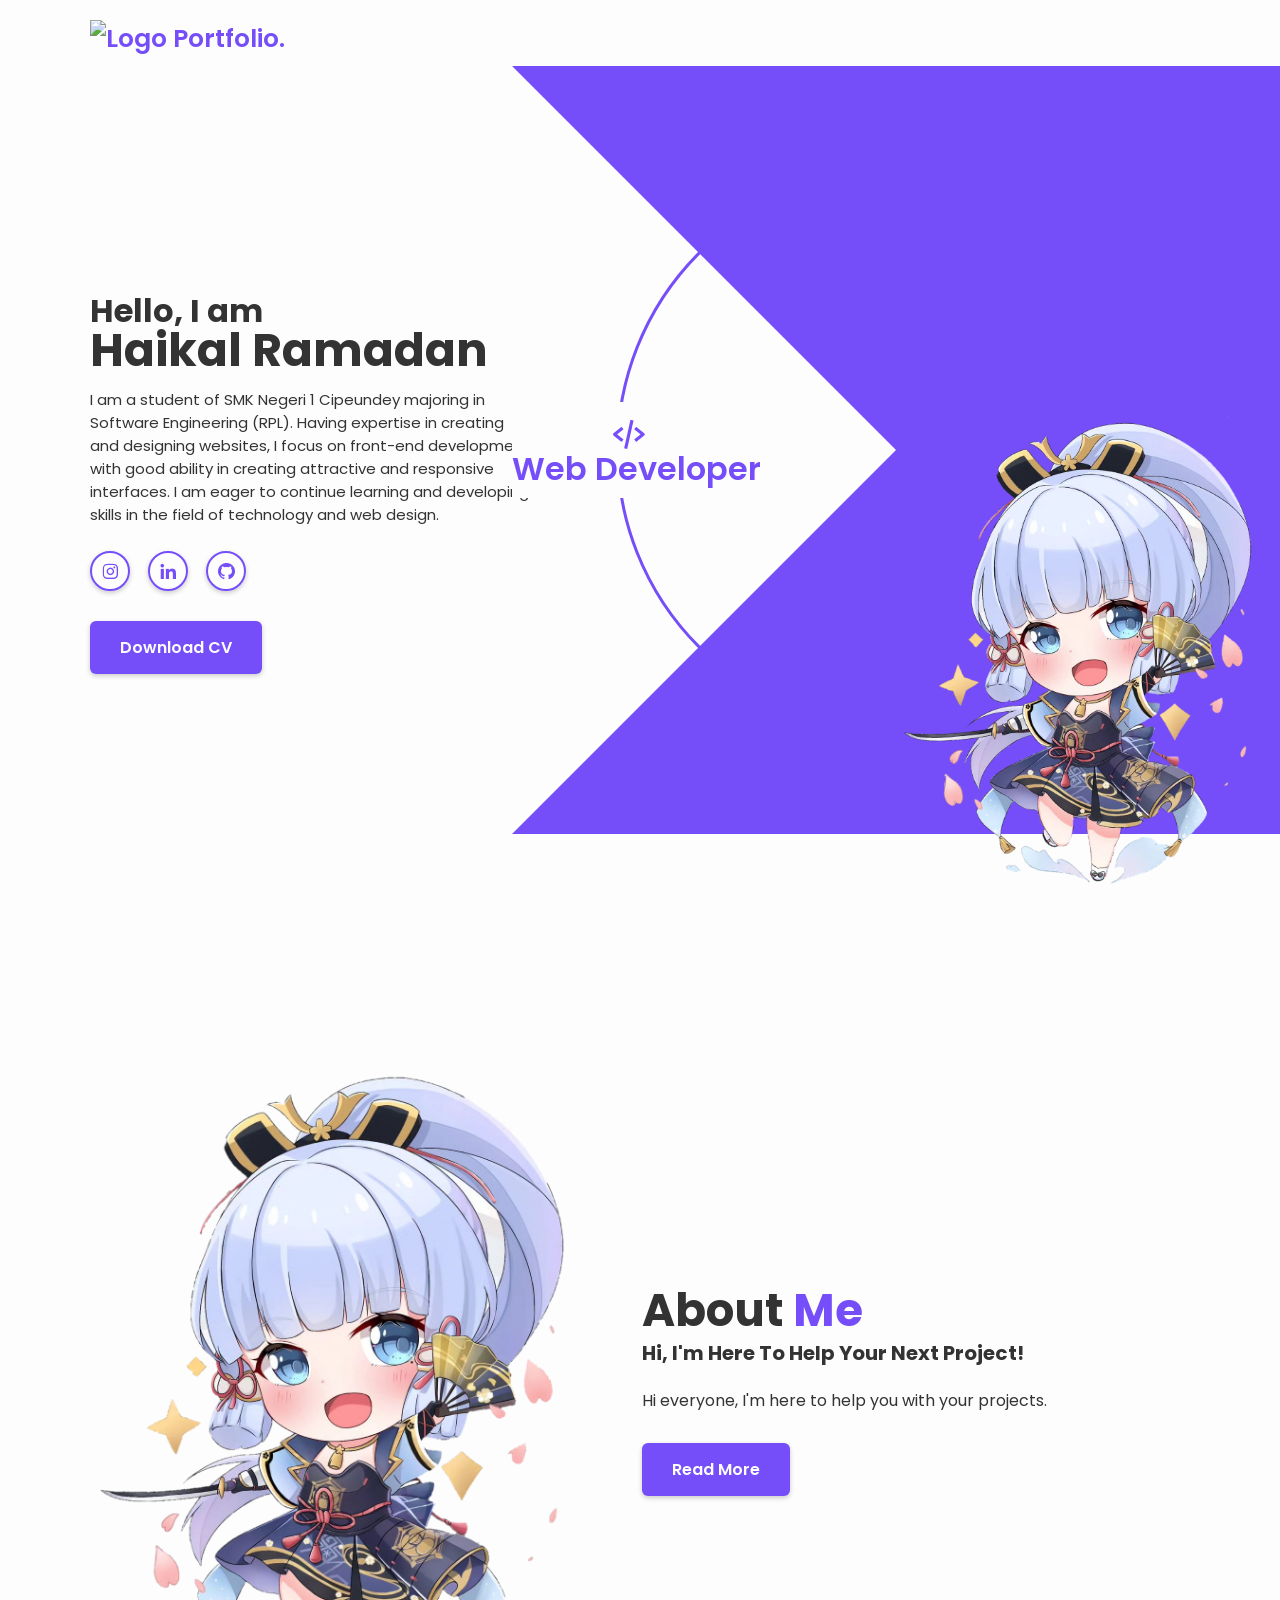
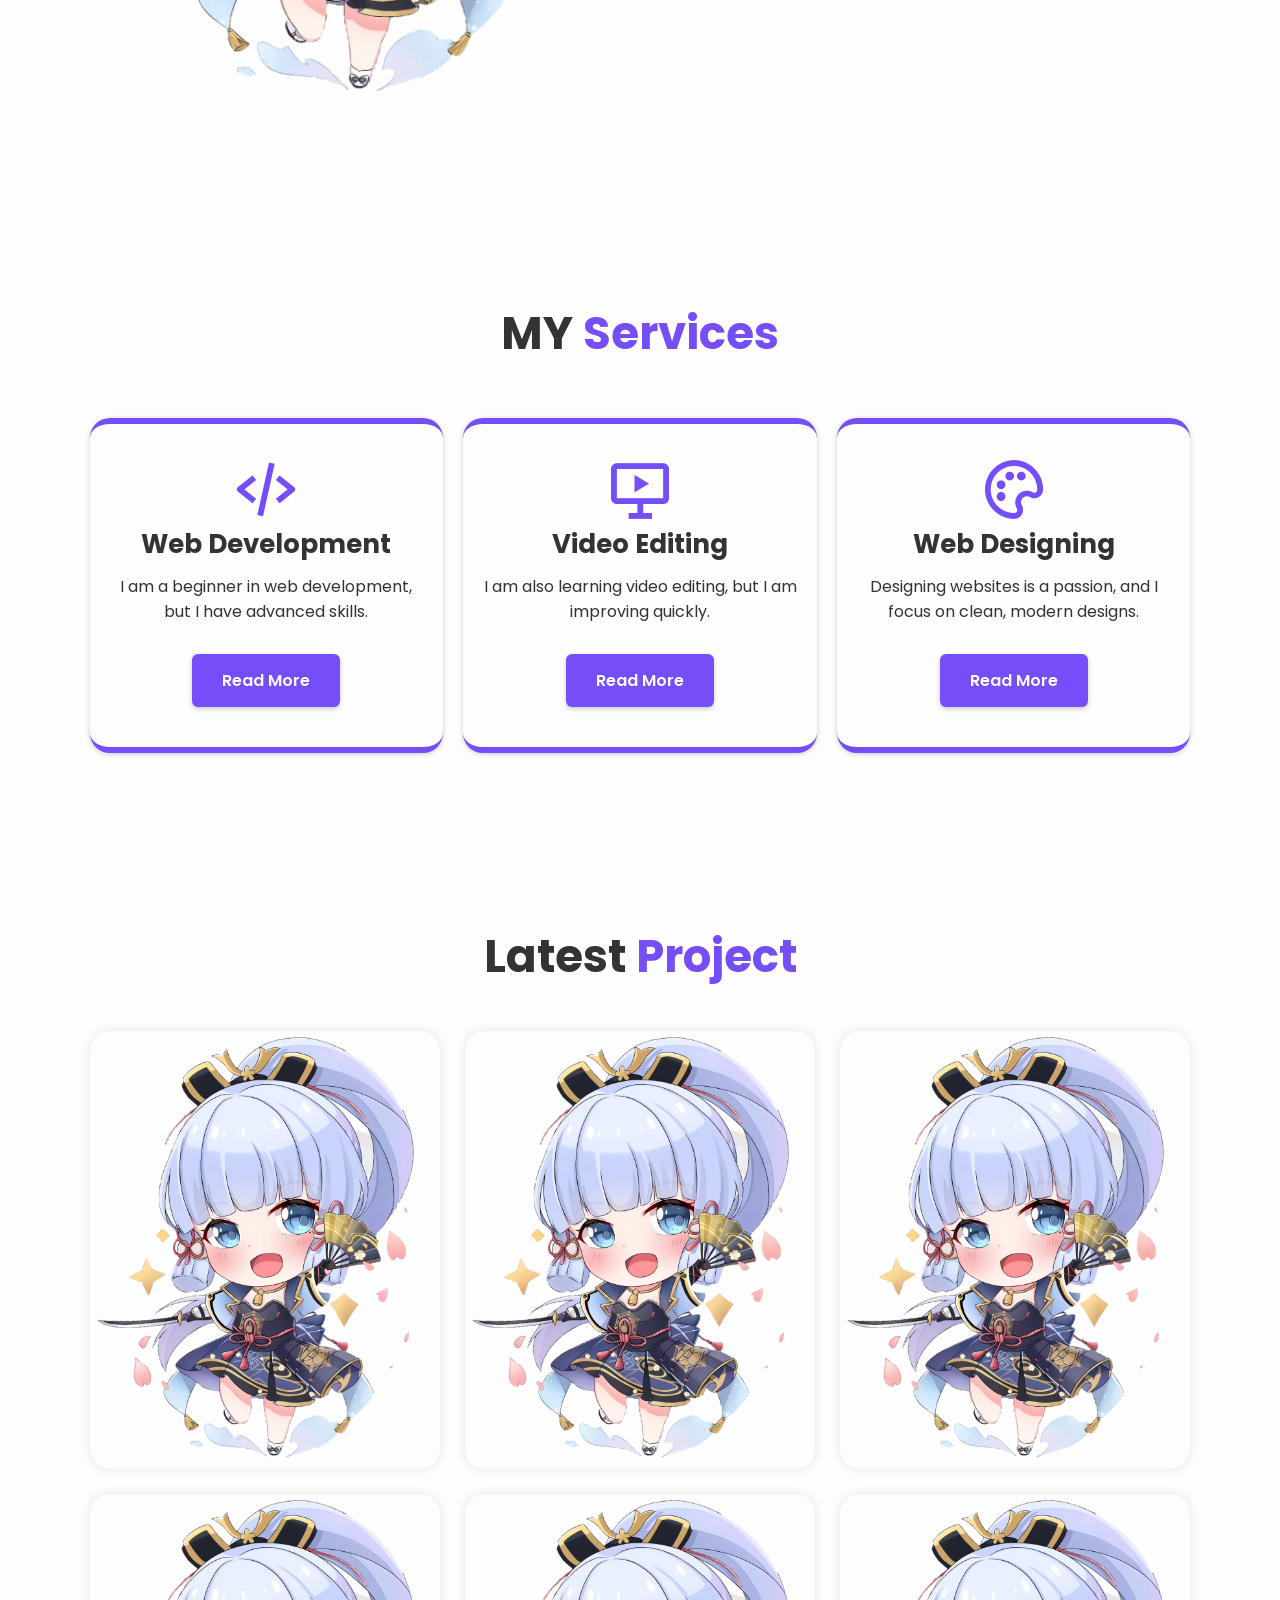
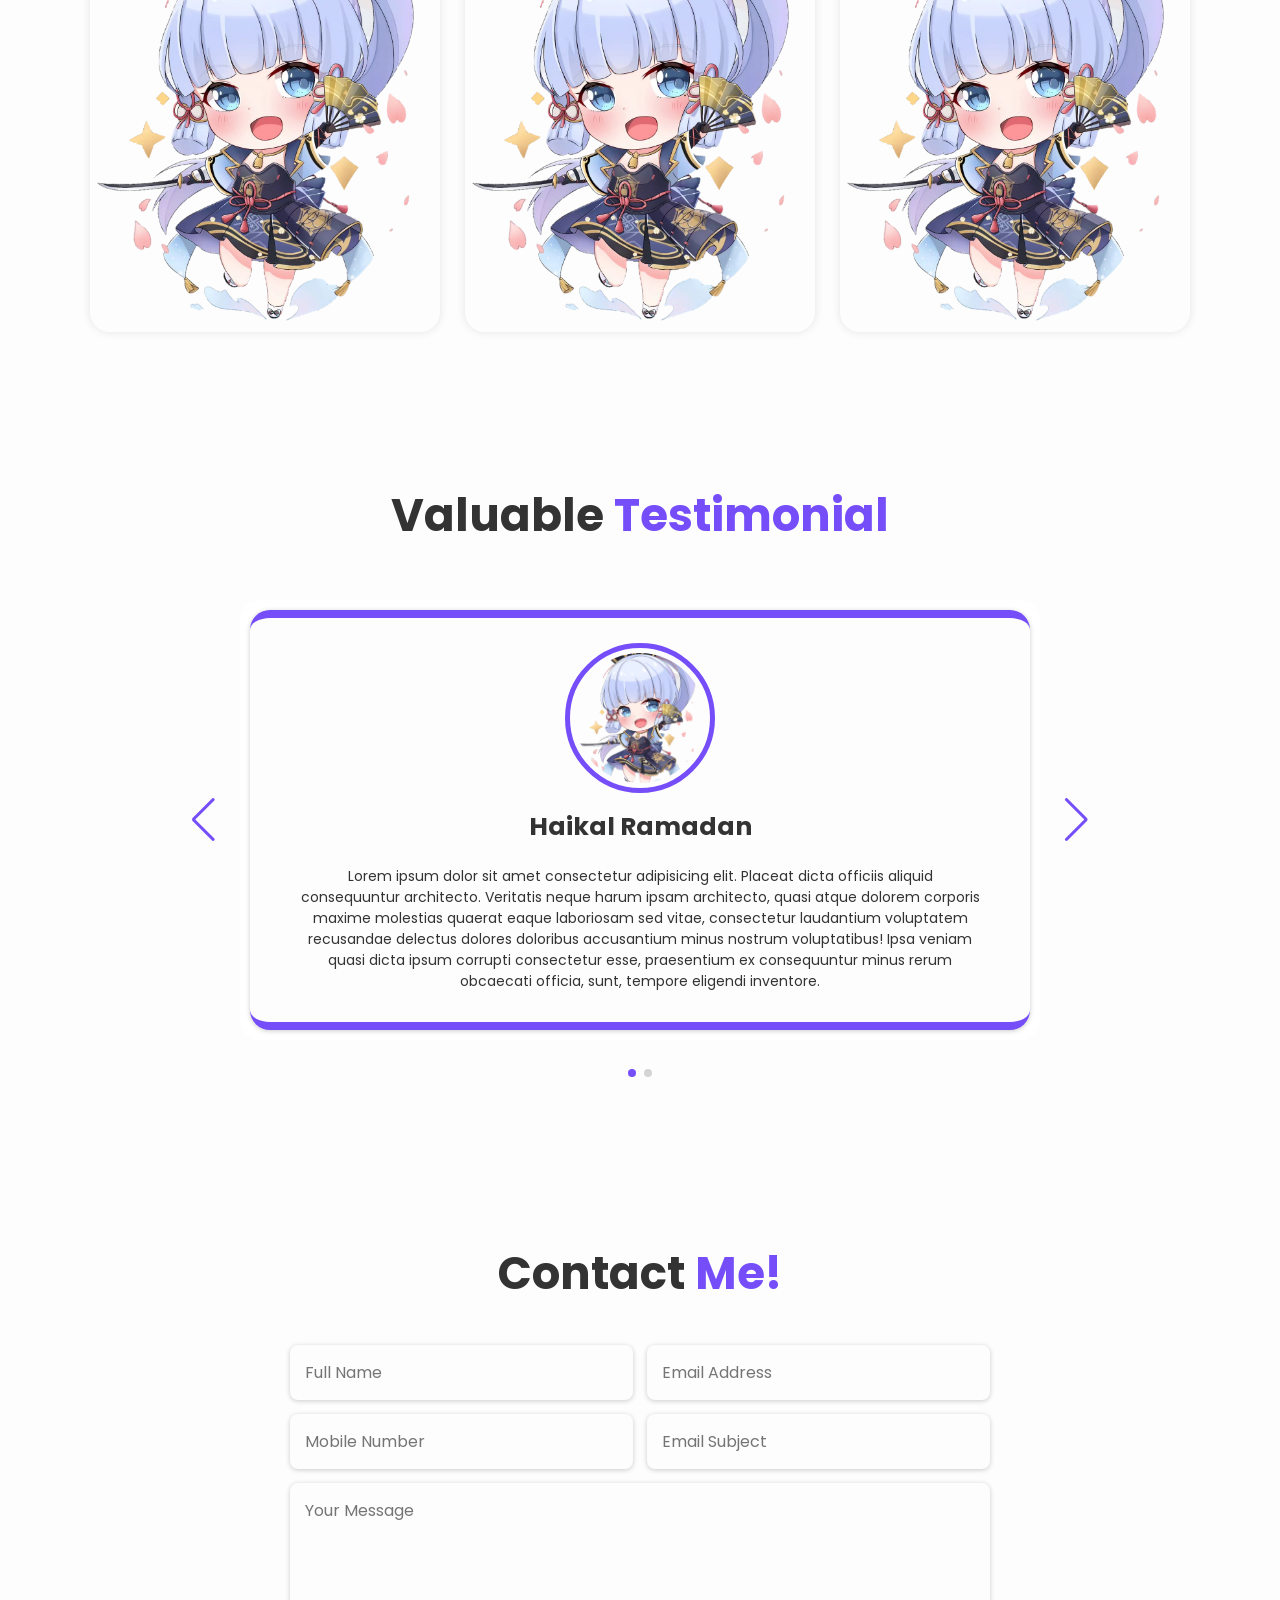
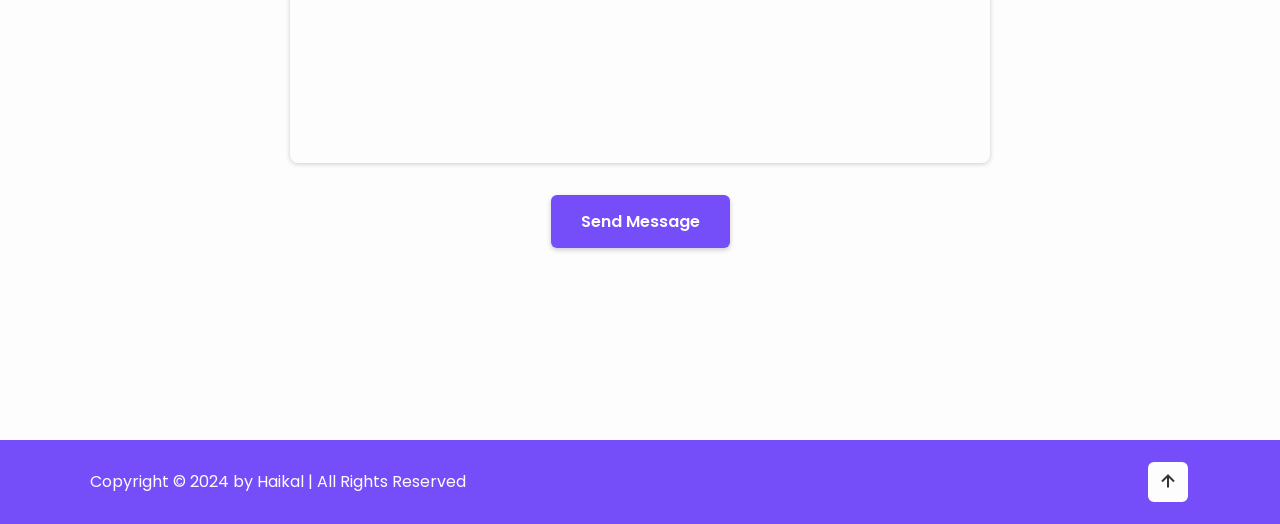
==== index.html @ 1c3450fa "Update Contact" ====
<!DOCTYPE html>
<html lang="en">

<head>
    <meta charset="UTF-8">
    <meta http-equiv="X-UA-Compatible" content="IE=edge">
    <meta name="viewport" content="width=device-width, initial-scale=1.0">
    <link href='https://unpkg.com/boxicons@2.1.4/css/boxicons.min.css' rel='stylesheet'>
    <link rel="icon" type="image/png" href="/img/icone.png">
    <link rel="stylesheet" href="style.css">
    <title>Portfolio</title>
    <link rel="stylesheet"href="https://cdn.jsdelivr.net/npm/swiper@11/swiper-bundle.min.css"/> 
</head>

<body>
    <header class="header">
        <a href="#" class="logo">
            <img src="/img/icone.png" alt="Logo" style="height: 35px; width: 35px;">
            Portfolio.
        </a>
        <nav class="navbar">
            <a href="#home" class="active">Home</a>
            <a href="#about">About</a>
            <a href="#services">Services</a>
            <a href="#portfolio">Portfolio</a>
            <a href="#contact">Contact</a>
        </nav>

        <div class="bx bx-moon" id="darkMode-icon"></div>

        <div class="bx box-menu" id=""></div>
    </header>

    <section class="home" id="home">
        <div class="home-content">
            <h3>Hello, I am</h3>
            <h1>Haikal Ramadan</h1>
            <p>I am a student of SMK Negeri 1 Cipeundey majoring in Software Engineering (RPL). Having expertise in creating and designing websites, I focus on front-end development with good ability in creating attractive and responsive interfaces. I am eager to continue learning and developing skills in the field of technology and web design.
            </p>

            <div class="sosial-media">
                <a href="https://www.instagram.com/nebulabluee/profilecard/?igsh=MWRoZ2FkMjFxeTJkMw=="><i
                        class='bx bxl-instagram'></i></a>
                <a href="https://www.linkedin.com/in/haikal-ramadan-17bb57326/"><i class='bx bxl-linkedin'></i></a>
                <a href="https://github.com/lyxkall/lyxkall.github.io.git"><i class='bx bxl-github'></i></a>
            </div>
            <a href="#" class="btn">Download CV</a>
        </div>

        <div class="profession-container">
            <div class="profession-box">
                <div class="profession" style="--i:0;">
                    <i class='bx bx-code-alt'></i>
                    <h3>Web Developer</h3>
                </div>
                <div class="profession" style="--i:1;">
                    <i class='bx bx-slideshow'></i>
                    <h3>Video Editor</h3>
                </div>
                <div class="profession" style="--i:2;">
                    <i class='bx bx-palette'></i>
                    <h3>Web Designer</h3>
                </div>
                <div class="profession" style="--i:3;">
                    <svg xmlns="http://www.w3.org/2000/svg" viewBox="0 0 24 24" width="48" height="48"
                        fill="currentColor">
                        <path
                            d="M6 15a2 2 0 1 1 0-4 2 2 0 0 1 0 4Zm12-2a2 2 0 1 0 0-4 2 2 0 0 0 0 4ZM9 11H7v2h2v2h2v-2h2v-2h-2V9H9v2Zm9.5 4H17l-.43 1.45a1.5 1.5 0 0 1-1.42 1.05h-6.3a1.5 1.5 0 0 1-1.42-1.05L7 15h-1.5a4.5 4.5 0 0 0 0 9h12a4.5 4.5 0 0 0 0-9Zm-6.5 6a1.5 1.5 0 1 1 0-3 1.5 1.5 0 0 1 0 3Z" />
                    </svg>
                    <h3>Game Developer</h3>
                </div>

                <div class="circle"></div>
            </div>

            <div class="overlay"></div>
        </div>

        <div class="home-img">
            <img src="/img/img.png" alt="">
        </div>
    </section>

    <section class="about" id="about">
        <div class="about-img">
             <img src="/img/img.png" alt="">
        </div>

        <div class="about-content">
            <h2 class="heading">About <span>Me</span></h2>
            <h3>Hi, I'm Here To Help Your Next Project!</h3>
            <p>Hi everyone, I'm here to help you with your projects.</p>
            <a href="#" class="btn">Read More</a>
        </div>
    </section>

    <section class="services" id="services">
        <h2 class="heading">MY <span>Services</span></h2>

        <div class="services-container">
            <div class="services-box">
                <i class='bx bx-code-alt'></i>
                <h3>Web Development</h3>
                <p>I am a beginner in web development, but I have advanced skills.</p>
                <a href="#" class="btn">Read More</a>
            </div>
            <div class="services-box">
                <i class='bx bx-slideshow'></i>
                <h3>Video Editing</h3>
                <p>I am also learning video editing, but I am improving quickly.</p>
                <a href="#" class="btn">Read More</a>
            </div>
            <div class="services-box">
                <i class='bx bx-palette'></i>
                <h3>Web Designing</h3>
                <p>Designing websites is a passion, and I focus on clean, modern designs.</p>
                <a href="#" class="btn">Read More</a>
            </div>
        </div>
    </section>

    <section class="portfolio" id="portfolio">
        <h2 class="heading">Latest <span>Project</span></h2>

        <div class="portfolio-container">
            <div class="portfolio-box">
                <img src="/img/img.png" alt="">

                <div class="portfolio-layer">
                    <h4>Web Design</h4>
                    <p>Lorem input dolor sit amet consectetur adipisicing elit. similique, inpsam
                        est.</p>
                    <a href="#"><i class="bx bx-link-external"></i></a>
                </div>
            </div>
                <div class="portfolio-box">
                    <img src="/img/img.png" alt="">

                    <div class="portfolio-layer">
                        <h4>Web Design</h4>
                        <p>Lorem input dolor sit amet consectetur adipisicing elit. similique, inpsam
                            est.</p>
                        <a href="#"><i class="bx bx-link-external"></i></a>
                    </div>
                </div>
                    <div class="portfolio-box">
                        <img src="/img/img.png" alt="">
    
                        <div class="portfolio-layer">
                            <h4>Web Design</h4>
                            <p>Lorem input dolor sit amet consectetur adipisicing elit. similique, inpsam
                                est.</p>
                            <a href="#"><i class="bx bx-link-external"></i></a>
                        </div>
                    </div> 
                    <div class="portfolio-box">
                        <img src="/img/img.png" alt="">
    
                        <div class="portfolio-layer">
                            <h4>Web Design</h4>
                            <p>Lorem input dolor sit amet consectetur adipisicing elit. similique, inpsam
                                est.</p>
                            <a href="#"><i class="bx bx-link-external"></i></a>
                        </div>
                    </div>
                    <div class="portfolio-box">
                        <img src="/img/img.png" alt="">
    
                        <div class="portfolio-layer">
                            <h4>Web Design</h4>
                            <p>Lorem input dolor sit amet consectetur adipisicing elit. similique, inpsam
                                est.</p>
                            <a href="#"><i class="bx bx-link-external"></i></a>
                        </div>
                    </div>
                    <div class="portfolio-box">
                        <img src="/img/img.png" alt="">
    
                        <div class="portfolio-layer">
                            <h4>Web Design</h4>
                            <p>Lorem input dolor sit amet consectetur adipisicing elit. similique, inpsam
                                est.</p>
                            <a href="#"><i class="bx bx-link-external"></i></a>
                        </div>
                    </div> 
            </div>
    </section>

    <div class="testimonial-container">
        <h2 class="heading">Valuable <span>Testimonial</span></h2>

        <div class="testimonial-wrapper">
            <div class="testimonial-box mySwiper">
                <div class="testimonial-content swiper-wrapper">
                    <div class="testimonial-slide swiper-slide">
                        <img src="/img/img.png" alt="">
                        <h3>Haikal Ramadan</h3>
                        <p>Lorem ipsum dolor sit amet consectetur adipisicing elit. Placeat dicta officiis aliquid consequuntur architecto. Veritatis neque harum ipsam architecto, quasi atque dolorem corporis maxime molestias quaerat eaque laboriosam sed vitae, consectetur laudantium voluptatem recusandae delectus dolores doloribus accusantium minus nostrum voluptatibus! Ipsa veniam quasi dicta ipsum corrupti consectetur esse, praesentium ex consequuntur minus rerum obcaecati officia, sunt, tempore eligendi inventore.</p>
                    </div>
                    <div class="testimonial-slide swiper-slide">
                        <img src="/img/img.png" alt="">
                        <h3>Nebulabluee</h3>
                        <p>Lorem ipsum dolor sit amet consectetur adipisicing elit. Placeat dicta officiis aliquid consequuntur architecto. Veritatis neque harum ipsam architecto, quasi atque dolorem corporis maxime molestias quaerat eaque laboriosam sed vitae, consectetur laudantium voluptatem recusandae delectus dolores doloribus accusantium minus nostrum voluptatibus! Ipsa veniam quasi dicta ipsum corrupti consectetur esse, praesentium ex consequuntur minus rerum obcaecati officia, sunt, tempore eligendi inventore.</p>
                    </div>
                </div>
                <div class="swiper-button-next"></div>
                <div class="swiper-button-prev"></div>
                <div class="swiper-pagination"></div>
            </div>
        </div>
    </div>

    <section class="contact" id="contact">
        <h2 class="heading">Contact <span>Me!</span></h2>

        <form action="#">
            <div class="input-box">
                <input type="text" placeholder="Full Name">
                <input type="email" placeholder="Email Address">
            </div>
            <div class="input-box">
                <input type="number" placeholder="Mobile Number">
                <input type="text" placeholder="Email Subject">
            </div>
            <textarea name="" cols="30" rows="10" placeholder="Your Message"></textarea>
            <input type="submit" value="Send Message" class="btn">
        </form>
    </section>

    <footer class="footer">
        <div class="footer-text">
            <p>Copyright &copy; 2024 by Haikal | All Rights Reserved</p>
        </div>

        <div class="footer-iconTop">
            <a href="#home"><i class='bx bx-up-arrow-alt'></i></a>
        </div>
    </footer>

    <script src="https://cdn.jsdelivr.net/npm/swiper@11/swiper-bundle.min.js"></script>
    
    <script src="script.js"></script>
<body>

</html>
---- style.css ----
@import url('https://fonts.googleapis.com/css2?family=Poppins:wght@300;400;500;600;700;800;900&display=swap');

* {
    margin: 0;
    padding: 0;
    box-sizing: border-box;
    text-decoration: none;
    border: none;
    outline: none;
    scroll-behavior: smooth;
    font-family: 'Poppins', sans-serif;
}

:root {
    --bg-color: #fdfdfd;
    --text-color: #333;
    --main-color: #754ef9;
    --white-color: #fdfdfd;
    --shadow-color: rgba(0, 0, 0, .2);
}

html {
    font-size: 62.5%;
    overflow-x: hidden;
    
}

body {
    background: var(--bg-color);
    color: var(--text-color);
}

.header {
    position: fixed;
    top: 0;
    left: 0;
    width: 100%;
    padding: 2rem 7%;
    background: transparent;
    display: flex;
    align-items: center;
    z-index: 100;
    transition: .5s;
}


.header.sticky {
    background: var(--bg-color);
    box-shadow: 0 .1rem 1rem var(--shadow-color);
}

.logo {
    font-size: 2.5rem;
    color: var(--main-color);
    font-weight: 600;
    cursor: default;
    margin-right: auto;
}

.navbar a {
    position: relative;
    font-size: 1.7rem;
    color: var(--white-color);
    font-weight: 500;
    margin-right: 3.5rem;
}

.header.sticky .navbar a {
    color: var(--text-color);
}

.header.sticky .navbar a.active {
    color: var(--main-color);
}

.header.sticky .navbar a::before {
    background: var(--main-color);
    opacity: .7;
}

.navbar a.active::before {
    content: '';
    position: absolute;
    left: 0;
    bottom: -6px;
    width: 100%;
    height: .2rem;
    background: var(--white-color);
}

.header.sticky .navbar a::before {
    background: var(--main-color);
    opacity: .7;
}

#darkMode-icon {
    font-size: 2.4rem;
    color: var(--white-color);
    cursor: pointer;
}

.header.sticky #darkMode-icon {
    color: var(--text-color);
    opacity: .9;
}

#menu-icon {
    font-size: 3.6rem;
    color: var(--text-color);
    display: none;
}

section {
    min-height: 100vh;
    padding: 10rem 7% 2rem;
}

.home {
    display: flex;
    align-items: center;
}

.home .home-content {
    max-width: 44rem;
}

.home-content h3 {
    font-size: 3.2rem;
    font-weight: 700;
    line-height: .3;
}

.home-content h1 {
    font-size: 4.6rem;
    font-weight: 700;
    margin-bottom: .3rem;
}

.home-content p {
    font-size: 1.5rem;
}

.home-content .sosial-media a {
    display: inline-flex;
    justify-content: center;
    align-items: center;
    width: 4rem;
    height: 4rem;
    background: transparent;
    border: .2rem solid var(--main-color);
    border-radius: 50%;
    box-shadow: 0 .2rem .5rem var(--shadow-color);
    font-size: 2rem;
    color: var(--main-color);
    margin: 2.5rem 1.5rem 3rem 0;
    transition: .5s ease;
}

.home-content .sosial-media a:hover {
    background: var(--main-color);
    color: var(--white-color);
}

.btn {
    display: inline-block;
    padding: 1.2rem 2.8rem;
    background: var(--main-color);
    border-radius: .6rem;
    box-shadow: 0 .2rem .5rem var(--shadow-color);
    font-size: 1.6rem;
    color: var(--white-color);
    font-weight: 600;
    border: .2rem solid transparent;
    transition: .5s ease;
}

.btn:hover {
    background: transparent;
    color: var(--main-color);
    border-color: var(--main-color);
}

.home .profession-container {
    position: absolute;
    top: 50%;
    right: 0;
    transform: translateY(-50%);
    width: 768px;
    height: 768px;
    overflow: hidden;
    pointer-events: none;
}

.home .profession-container .profession-box {
    position: absolute;
    top: 0;
    right: 0;
    width: 768px;
    height: 768px;
    border-radius: 50%;
    display: flex;
    justify-content: center;
    align-items: center;
}

.home .profession-box .profession {
    position: absolute;
    left: 0;
    display: flex;
    align-items: center;
    flex-direction: column;
    color: var(--main-color);
    transform: rotate(calc(360deg / 4 * var(--i)));
    transform-origin: 384px;
    background: var(--bg-color);
    padding: 13px 0;
}

.home .profession-box .profession:nth-child(1) i {
    margin-right: 15px;
}

.home .profession-box .profession:nth-child(2),
.home .profession-box .profession:nth-child(4) {
    padding-bottom: 3.8rem;
}

.home .profession i {
    font-size: 3.8rem;
}

.home .profession h3 {
    font-size: 3.2rem;
    line-height: 1;
    font-weight: 600;
}

.home .profession-box .circle {
    width: 560px;
    height: 560px;
    border: 3px solid var(--main-color);
    border-radius: 50%;
}

.home .profession-container .overlay {
    position: absolute;
    top: 0;
    right: 0;
    width: 0;
    height: 0;
    border-top: 384px solid var(--main-color);
    border-right: 384px solid var(--main-color);
    border-bottom: 384px solid var(--main-color);
    border-left: 384px solid transparent;
}

.home-img img {
    position: absolute;
    bottom: 1mm;
    right: 0;
    width: 30vw;
    pointer-events: none;
}

span {
    color: var(--main-color);
}

.about {
    display: flex;
    justify-self: center;
    align-items: center;
    gap: 4rem;
}

.about-img img {
    width: 40vw;
}

.heading {
    font-size: 4.5rem;
    text-align: center;
}

.about-content h2 {
    text-align: left;
    line-height: 1.2;
}

.about-content h3 {
    font-size: 2rem;
}

.about-content p {
    font-size: 1.6rem;
    margin: 2rem 0 3rem;
}

.services {
    min-height: auto;
    padding-bottom: 7rem;
}

.services h2 {
    margin-bottom: 5rem;
}

.services .services-container {
    display: flex;
    justify-content: center;
    align-items: center;
    flex-wrap: wrap;
    gap: 2rem;
}

.services-container .services-box {
    flex: 1 1 30rem;
    background: var(--bg-color);
    padding: 3rem 2rem 4rem;
    border-radius: 2rem;
    box-shadow: 0 .1rem .5rem var(--shadow-color);
    text-align: center;
    border-top: .6rem solid var(--main-color);
    border-bottom: .6rem solid var(--main-color);
    transition: .5s ease;
}

.services-container .services-box:hover {
    box-shadow: 0 .1rem 2rem var(--shadow-color);
    transform: scale(1.02);
    
}

.services-box i {
    font-size: 7rem;
    color: var(--main-color);
}

.services-box h3 {
    font-size: 2.6rem;
    transition: .5s ease;
}

.services-box:hover h3 {
    color: var(--main-color);
}

.services-box p {
    font-size: 1.6rem;
    margin: 1rem 0 3rem;
}

.portfolio {
    padding-bottom: 10rem;
}

.portfolio h2 {
    margin-bottom: 4rem;
}

.portfolio .portfolio-container {
    display: grid;
    grid-template-columns: repeat(3, 1fr);
    align-items: center;
    gap: 2.5rem;
}

.portfolio-container .portfolio-box {
    position: relative;
    display: flex;
    border-radius: 2rem;
    box-shadow: 0 0 1rem rgba(0, 0, 0, .1);
    overflow: hidden;
}

.portfolio-box img {
    width: 100%;
    transition: .5s ease;
}

.portfolio-box:hover img {
    transform: scale(1.1);
}

.portfolio-box .portfolio-layer {
    position: absolute;
    bottom: 0;
    left: 0;
    width: 100%;
    height: 100%;
    background: linear-gradient(rgba(0, 0, 0, .1), var(--main-color));
    color: var(--white-color);
    display: flex;
    justify-content: center;
    align-items: center;
    flex-direction: column;
    text-align: center;
    padding: 0 4rem;
    opacity: 0;
    transition: .5s ease;
}

.portfolio-box:hover .portfolio-layer {
    opacity: 1;
}

.portfolio-layer h4 {
    font-size: 3rem;
}

.portfolio-layer p {
    font-size: 1.6rem;
    margin: .3rem 0 1rem;
}

.portfolio-layer a {
    display: inline-flex;
    justify-content: center;
    align-items: center;
    width: 5rem;
    height: 5rem;
    background: var(--white-color);
    border-radius: 50%;
}

.portfolio-layer a i {
    font-size: 2rem;
    color: #333;
}

.testimonial-container {
    display: flex;
    align-items: center;
    flex-direction: column;
    width: 100%;
    padding: 5rem 1rem;
}

.testimonial-container .testimonial-wrapper {
    position: relative;
    max-width: 90rem;
    width: 100%;
    padding: 5rem;
}

.testimonial-wrapper .testimonial-box {
    background: rgb(255, 255, 255);
    padding: 1rem;
    border-radius: 2rem;
    overflow: hidden;
}

.testimonial-container .testimonial-slide {
    display: flex;
    align-items: center;
    flex-direction: column;
    background: var(--bg-color);
    border-radius: 2rem;
    box-shadow: 0 .1rem .5rem var(--shadow-color);
    padding: 3rem 5rem;
    border-top: .8rem solid var(--main-color);
    border-bottom: .8rem solid var(--main-color);
}

.testimonial-slide img {
    width: 14rem;
    height: 14rem;
    object-fit: cover;
    border-radius: 50%;
    border: .5rem solid var(--bg-color);
    outline: .5rem solid var(--main-color);
}

.testimonial-slide h3 {
    font-size: 2.5rem;
    margin: 2rem 0;
}

.testimonial-slide p {
    font-size: 1.4rem;
    text-align: center;
}

.testimonial-box .swiper-button-next,
.testimonial-box .swiper-button-prev {
    color: var(--main-color);
}

.testimonial-box .swiper-button-next {
    right: 0;
}

.testimonial-box .swiper-button-prev {
    left: 0;
}

.testimonial-box .swiper-pagination-bullet {
    background: rgba(0, 0, 0, .8);
}

.testimonial-box .swiper-pagination-bullet-active {
    background: var(--main-color);
}

.contact h2 {
    margin-bottom: 3rem;
}

.contact form {
    max-width: 70rem;
    margin: 1rem auto;
    text-align: center;
    margin-bottom: 3rem;
}

.contact form .input-box {
    display: flex;
    justify-content: space-between;
    flex-wrap: wrap;
}

.contact form .input-box input,
.contact form textarea {
    width: 100%;
    padding: 1.5rem;
    font-size: 1.6rem;
    color: var(--text-color);
    background: var(--bg-color);
    border-radius: .8rem;
    margin: .7rem 0;
    box-shadow: 0 .1rem .5rem var(--shadow-color);
}

.contact form .input-box input {
    width: 49%;
}

.contact form textarea {
    resize: none;
}

.contact form .btn {
    margin-top: 2rem;
    cursor: pointer;
}

.footer {
    display: flex;
    justify-content: space-between;
    align-items: center;
    flex-wrap: wrap;
    padding: 2rem 7%;
    background: var(--main-color);
}

.footer-text p {
    font-size: 1.6rem;
    color: var(--white-color);
}

.footer-iconTop a {
    display: inline-flex;
    justify-content: center;
    align-items: center;
    padding: .8rem;
    background: var(--white-color);
    border-radius: .8rem;
    border: .2rem solid var(--main-color);
    outline: .2rem solid transparent;
    transition: .5s ease;
}

.footer-iconTop a:hover {
    outline-color: var(--white-color);
}

.footer-iconTop a i {
    font-size: 2.4rem;
    color: #333;
}

/* BREAKPOINT */
@media (max-width: 1200px) {
    html{
        font-size: 55%;
    }

    .home .profession-container {
        height: 85.8rem;
    }

    .home .profession-container .profession-box {
        right: -12rem;
        height: 85.8rem;
    }

    .home .profession-container .overlay {
        right: -9rem;
    }
}

@media (max-width: 1024px) {
    .header {
        padding: 2rem 3%;
    }

    section {
        padding: 10rem 3% 2rem;
    }

    .home .profession-container .profession-box {
        right: -22rem;
    }

    .home .profession-container .overlay {
        right: -15rem;
    }
}

@media (max-width: 991px) {
    .home .home-content {
        max-width: 50rem;
    }

    .home .profession-container .profession-box {
        right: -45rem;
    }

    .home .profession-container .overlay {
        right: -39.5rem;
    }

    .home-img img {
        display: none;
    }
}
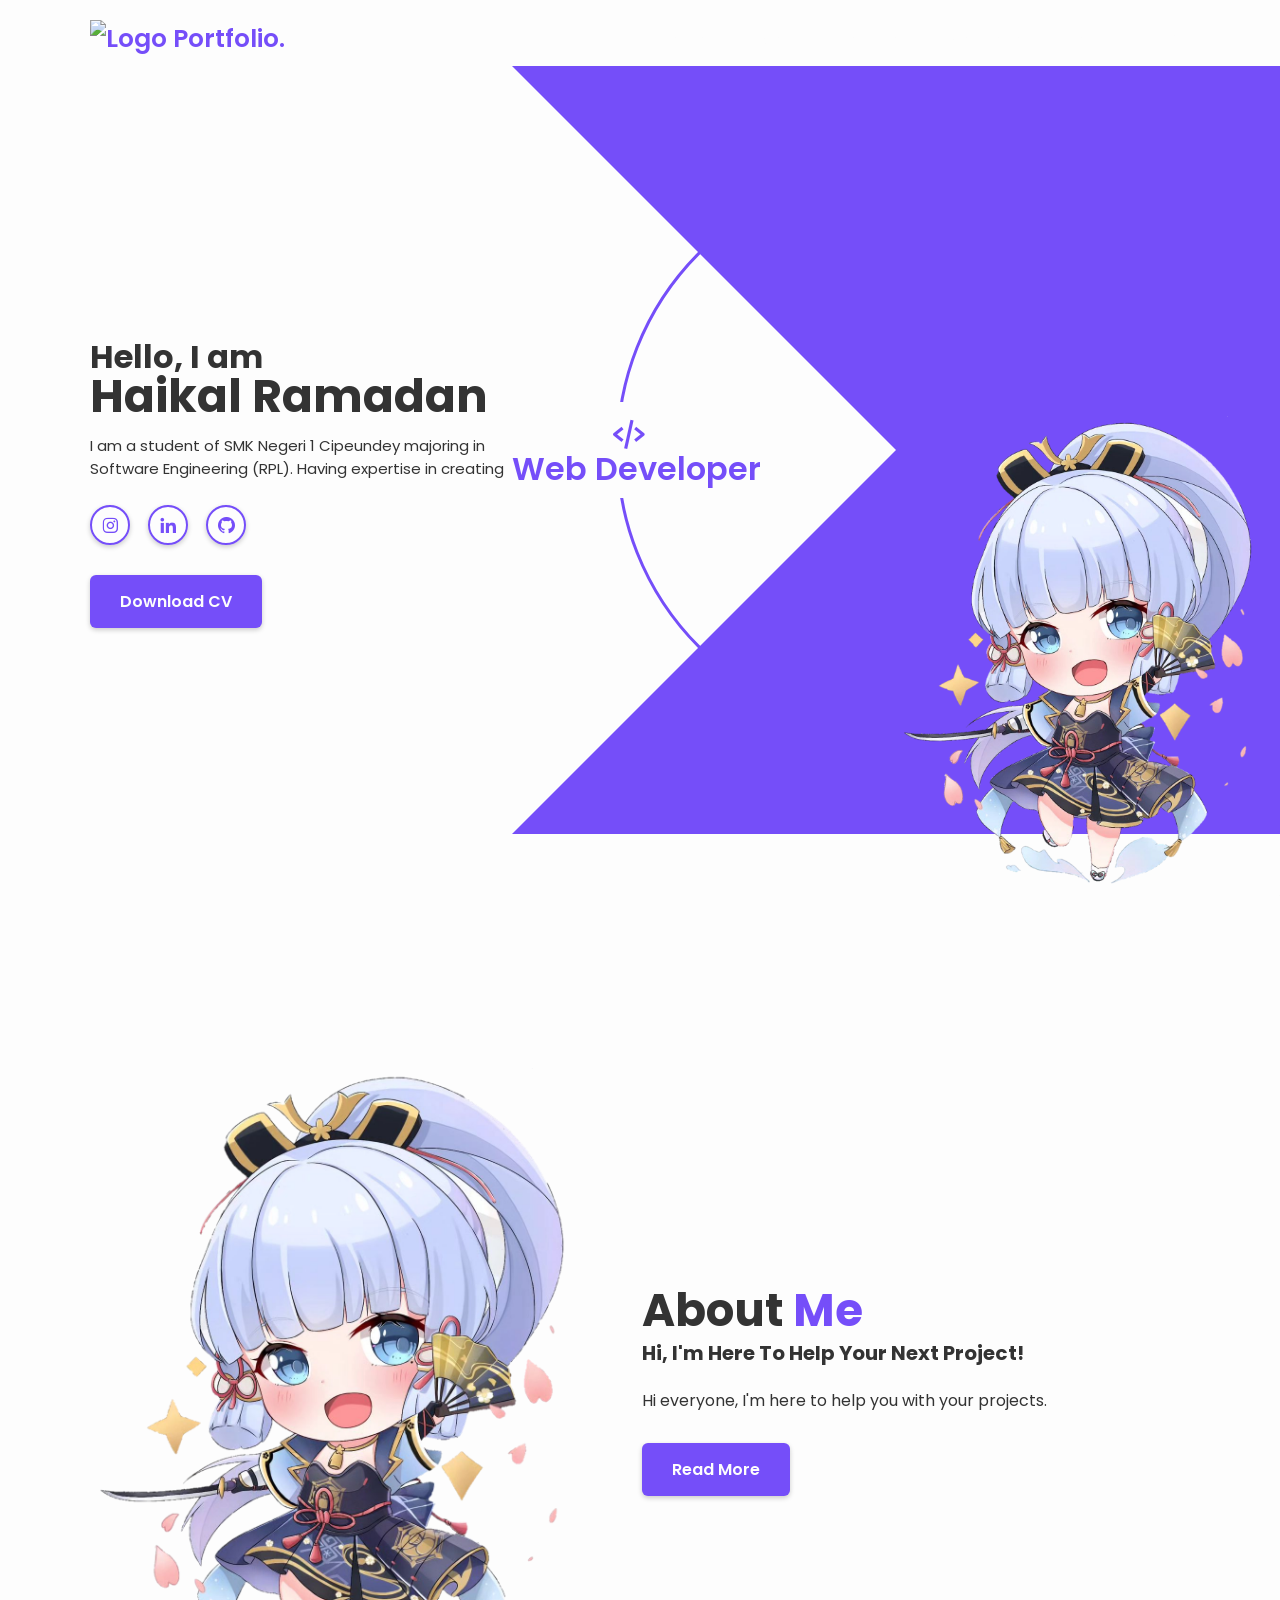
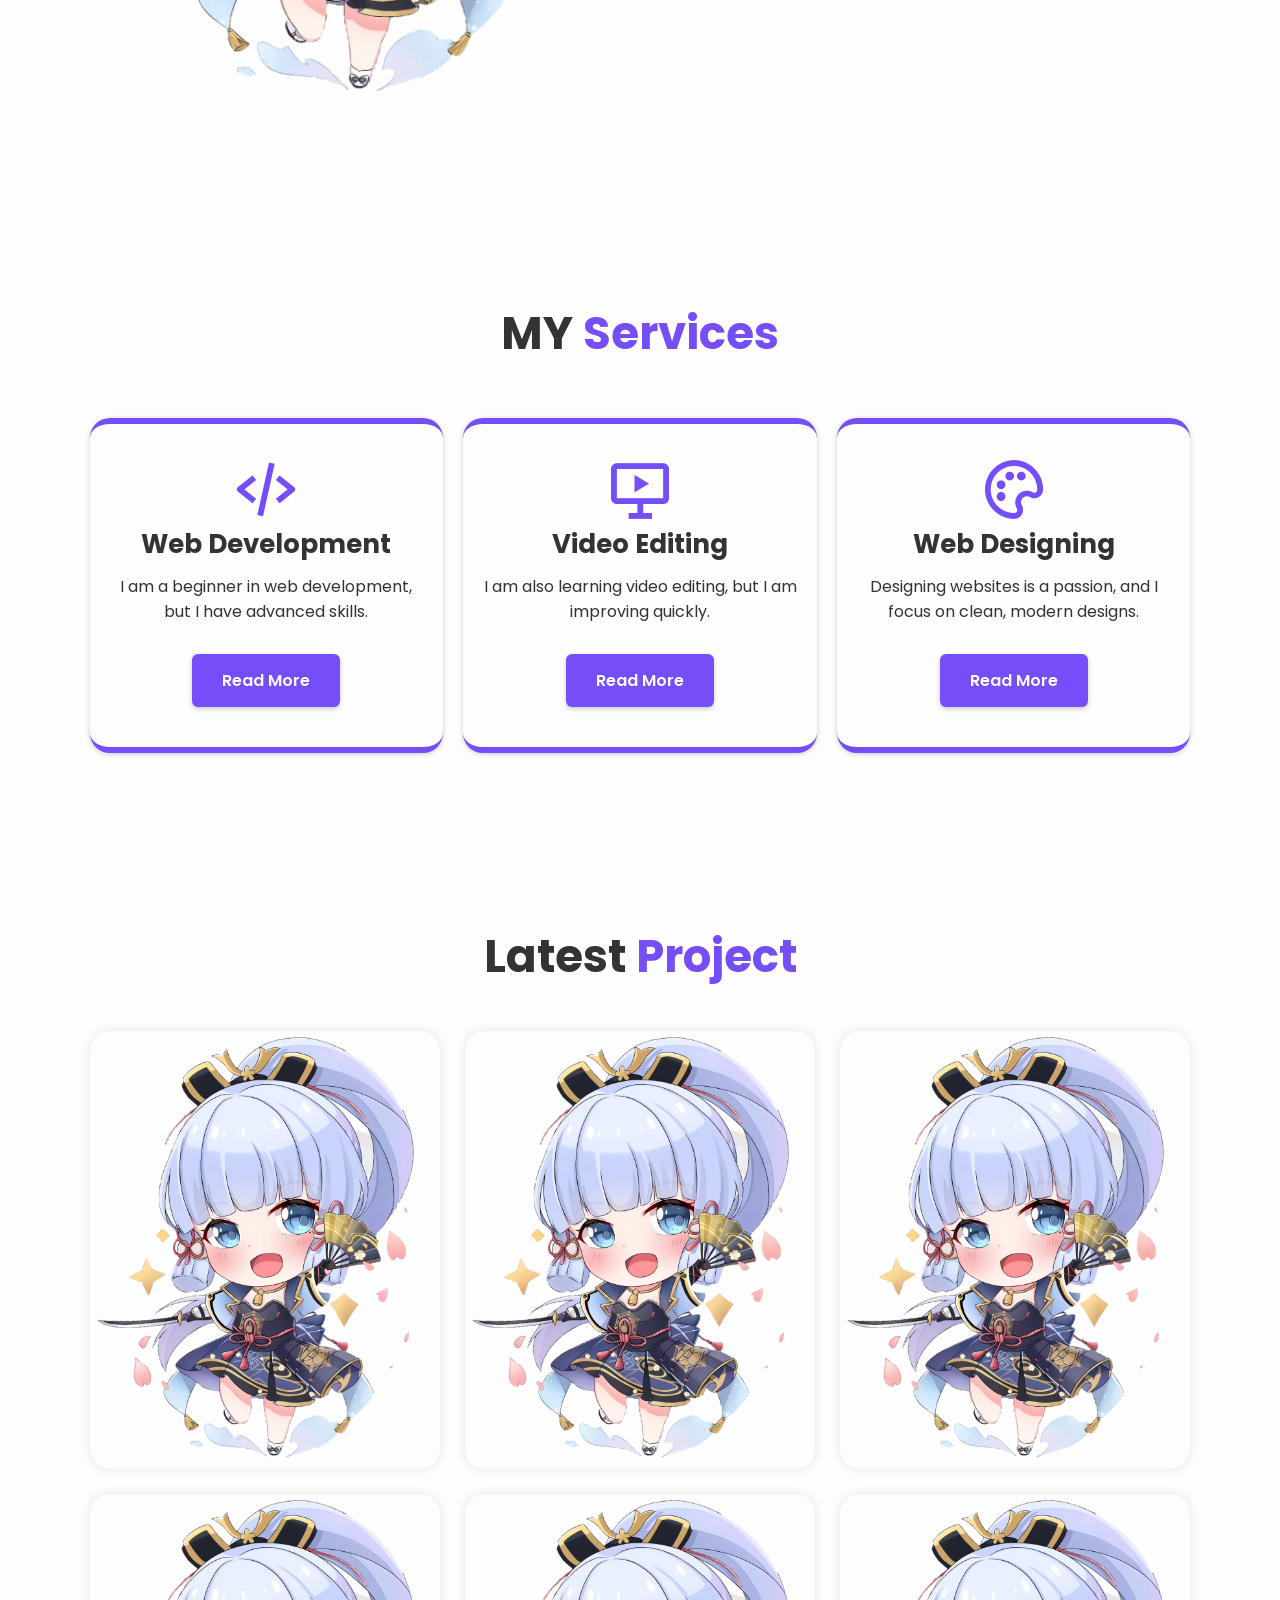
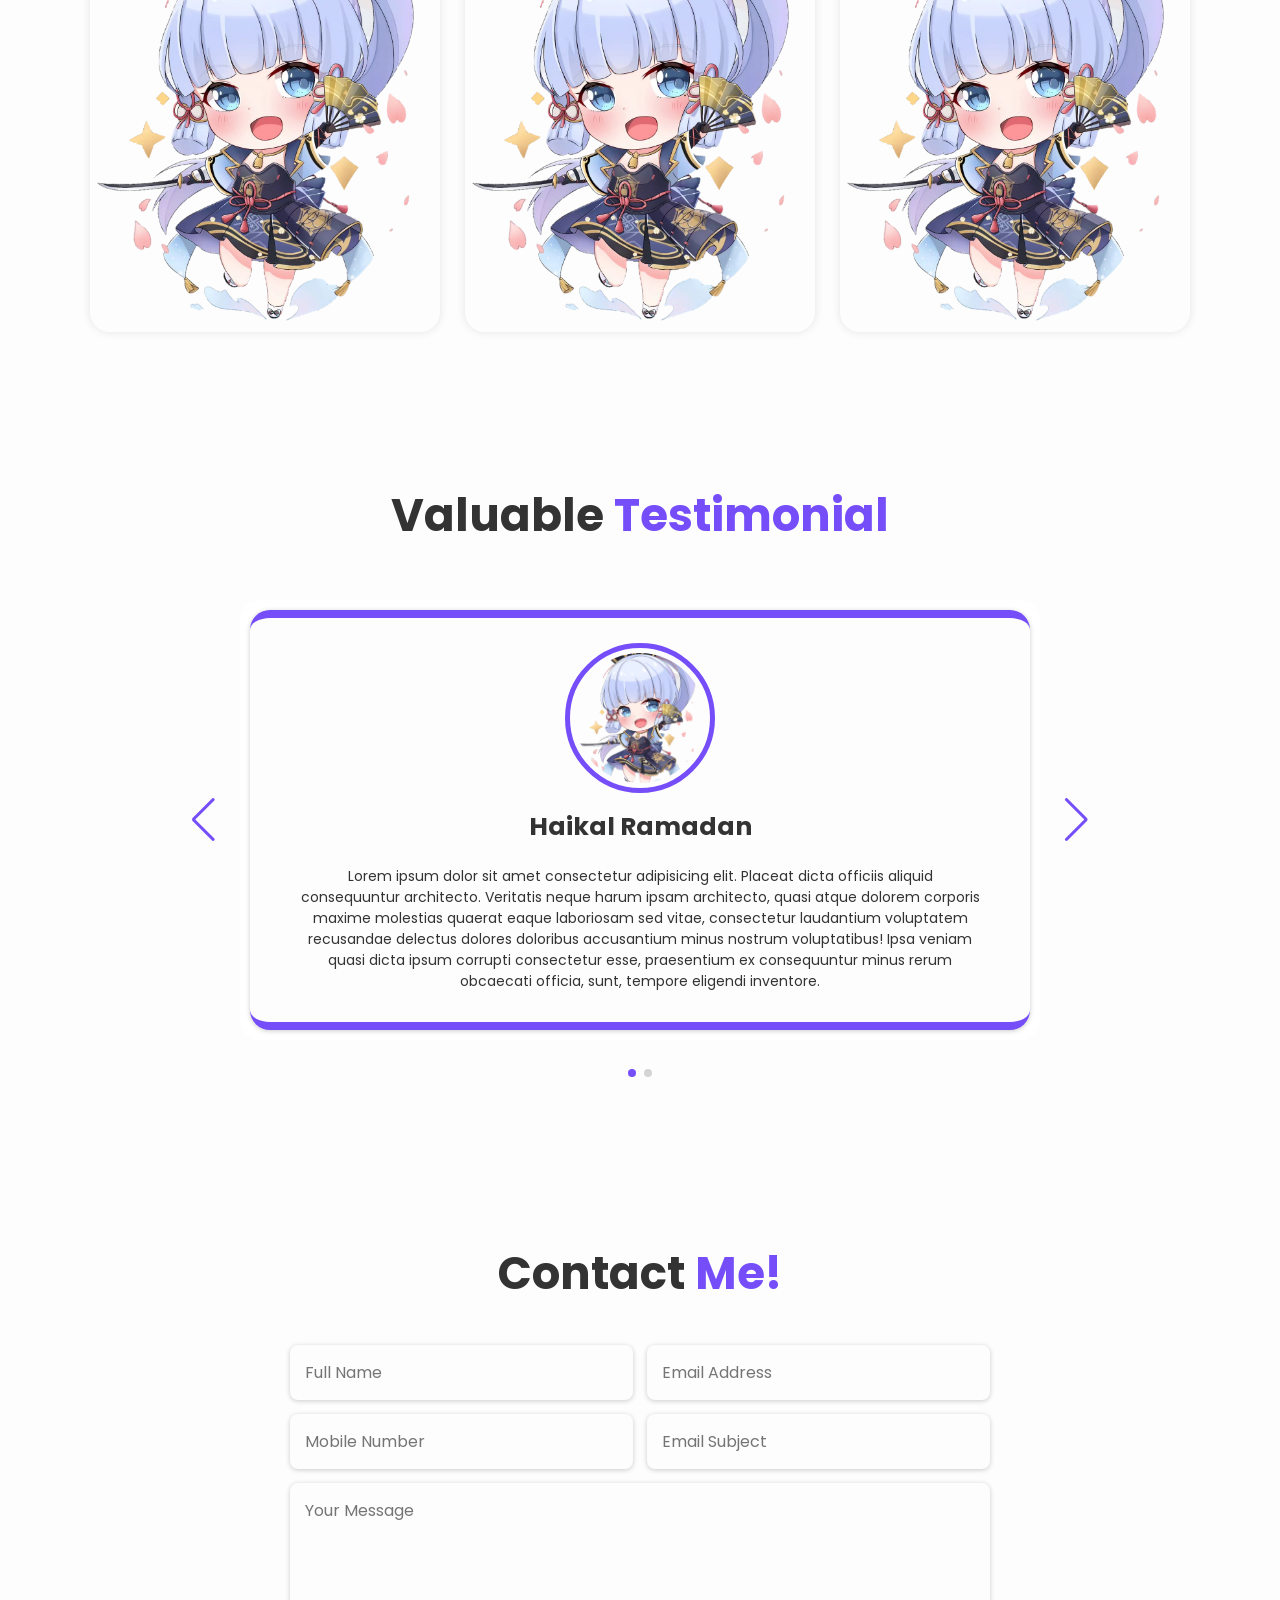
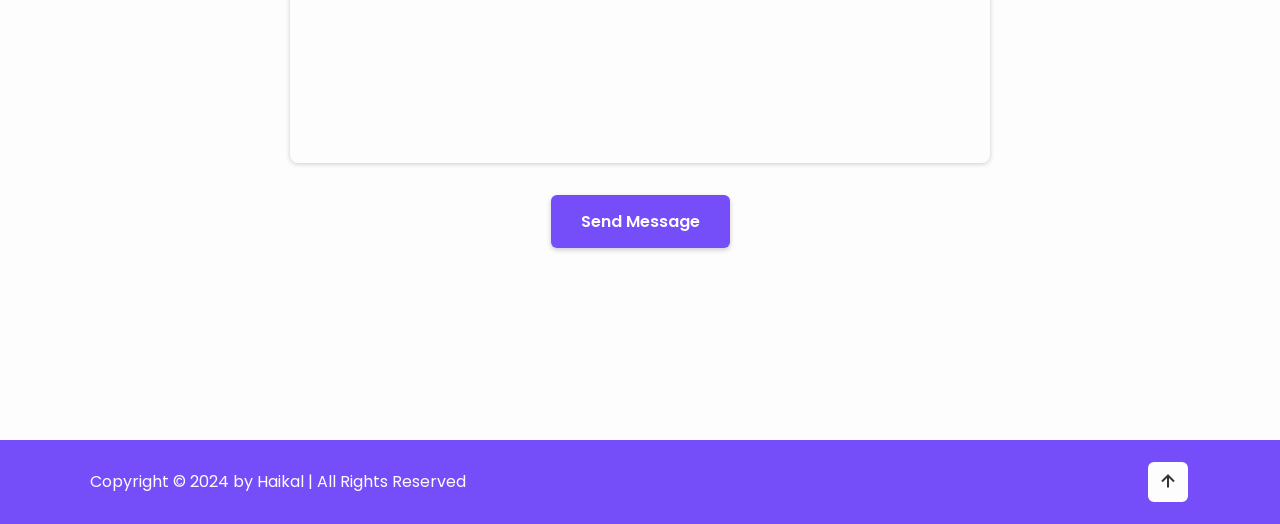
==== commit 38dffbcc: "Reaper View mobile" ====
--- a/index.html
+++ b/index.html
@@ -27,22 +27,22 @@
         </nav>
 
         <div class="bx bx-moon" id="darkMode-icon"></div>
-
-        <div class="bx box-menu" id=""></div>
+        <div class="bx bx-menu" id="menu-icon"></div>
+
     </header>
 
     <section class="home" id="home">
         <div class="home-content">
             <h3>Hello, I am</h3>
             <h1>Haikal Ramadan</h1>
-            <p>I am a student of SMK Negeri 1 Cipeundey majoring in Software Engineering (RPL). Having expertise in creating and designing websites, I focus on front-end development with good ability in creating attractive and responsive interfaces. I am eager to continue learning and developing skills in the field of technology and web design.
+            <p>I am a student of SMK Negeri 1 Cipeundey majoring in Software Engineering (RPL). Having expertise in creating 
             </p>
 
             <div class="sosial-media">
                 <a href="https://www.instagram.com/nebulabluee/profilecard/?igsh=MWRoZ2FkMjFxeTJkMw=="><i
                         class='bx bxl-instagram'></i></a>
-                <a href="https://www.linkedin.com/in/haikal-ramadan-17bb57326/"><i class='bx bxl-linkedin'></i></a>
-                <a href="https://github.com/lyxkall/lyxkall.github.io.git"><i class='bx bxl-github'></i></a>
+                <a href="https://www.linkedin.com/in/haikal-ramadan-17bb57326"><i class='bx bxl-linkedin'></i></a>
+                <a href="https://github.com/lyxkall"><i class='bx bxl-github'></i></a>
             </div>
             <a href="#" class="btn">Download CV</a>
         </div>
--- a/style.css
+++ b/style.css
@@ -633,4 +633,214 @@
     .home-img img {
         display: none;
     }
+
+    .services,
+    .portfolio {
+        padding-bottom: 7rem;
+    }
+
+    .contact {
+        min-height: auto;
+    }
+
+    .footer {
+        padding: 2rem 3%;
+    }
+}
+
+@media (max-width: 768px) {
+    #menu-icon {
+        display: block;
+    }
+
+    #darkMode-icon {
+        position: absolute;
+        right: 7rem;
+        font-size: 2.6rem;
+        color: var(--text-color);
+        margin-bottom: .1rem;
+    }
+
+    .navbar {
+        position: absolute;
+        top: 100%;
+        left: 0;
+        width: 100%;
+        padding: 1rem 3%;
+        background: var(--bg-color);
+        border-top: .1rem solid rgba(0, 0, 0, .2);
+        box-shadow: 0 .5rem 1rem rgba(0, 0, 0, .1);
+        display: none;
+    }
+
+    .navbar.active {
+        display: block;
+    }
+    
+    .navbar a {
+        display: block;
+        font-size: 2rem;
+        margin: 3rem 0;
+        color: var(--text-color);
+    }
+
+    .navbar a:nth-child(1),
+    .navbar a:nth-child(2) {
+        color: var(--text-color)
+    }
+
+    .navbar a.active {
+        color: var(--main-color);
+    }
+
+    .navbar a::before {
+        display: none;
+    }
+
+    .home {
+        padding: 0 3% 23rem;
+        justify-content: center;
+        text-align: center;
+    }
+
+    .home-content h3 {
+        font-size: 2.6rem;
+    }
+
+    .home-content h1 {
+        font-size: 5rem;
+    }
+
+    .home-content .sosial-media a {
+        margin: 2.5rem .75rem 3rem;
+    }
+
+    .home .profession-container {
+        left: 0;
+        width: 100%;
+        height: 100%;
+    }
+
+    .home .profession-container .profession-box {
+        position: fixed;
+        top: 60%;
+        left: 0;
+        border-radius: 0;
+        width: 100%;
+    }
+
+    .home .profession-box .profession {
+        padding: 0 13px;
+        left: auto;
+        transform-origin: 0;
+    }
+
+    .home .profession-box .profession:nth-child(1)  {
+        transform: rotate(-90deg) translate(-120px, -210px);
+    }
+
+    .home .profession-box .profession:nth-child(1) i {
+        margin-right: 0;
+    }
+
+    .home .profession-box .profession:nth-child(2)  {
+        transform: rotate(0deg) translate(0, -335px);
+    }
+
+    .home .profession-box .profession:nth-child(3)  {
+        transform: rotate(90deg) translate(-115px, -450px);
+    }
+    
+    .home .profession-box .profession:nth-child(4)  {
+        transform: rotate(180deg) translate(-220px, -335px);
+    }
+
+    .home .profession-box .circle {
+        position: fixed;
+        width: 670px;
+        height: 670px;
+        z-index: -1;
+    }
+
+    .home .profession-container .overlay {
+        position: fixed;
+        top: 70rem;
+        left: 50%;
+        right: 0;
+        transform: rotate(90deg) translate(-50%, 50%) scaleY(3);
+        border-width: 23.9rem;
+    }
+
+    .about {
+        flex-direction: column-reverse;
+        text-align: center;
+    }
+
+    .about-content h2 {
+        text-align: center;
+    }
+
+    .about-img {
+        width: 70vw;
+        margin-top: -2rem;
+    }
+
+    .services h2,
+    .portfolio h2 {
+        margin-bottom: 3rem;
+    }
+
+    .portfolio .portfolio-container {
+        grid-template-columns: repeat(2, 1fr);
+    }
+
+    .testimonial-container .testimonial-wrapper {
+        padding: 5rem 0;
+    }
+
+    .testimonial-content .testimonial-slide {
+        padding: 3rem 2rem;
+    }
+
+    .testimonial-box .swiper-button-next,
+    .testimonial-box .swiper-button-prev {
+        display: none;
+    }
+}
+
+@media (max-width: 617px) {
+    .portfolio .portfolio-container {
+        grid-template-columns: 1fr;
+    }
+}
+
+@media (max-width: 450px) {
+    html {
+        font-size: 50%;
+    }
+
+    #darkMode-icon {
+        right: 6rem;
+    }
+
+    .home {
+        padding: 0 3% 30rem;
+    }
+
+    .home .profession-box .profession:nth-child(1) {
+        transform: rotate(-90deg) translate(-110px, -220px);
+    }
+
+    .home .profession-box .profession:nth-child(2) {
+        transform: rotate(0deg) translate(5px, -335px);
+    }
+
+    .home .profession-box .profession:nth-child(3) {
+        transform: rotate(90deg) translate(-105px, -220px);
+    }
+
+    .home .profession-box .profession:nth-child(4) {
+        transform: rotate(180deg) translate(-210px, -335px);
+    }
+
 }
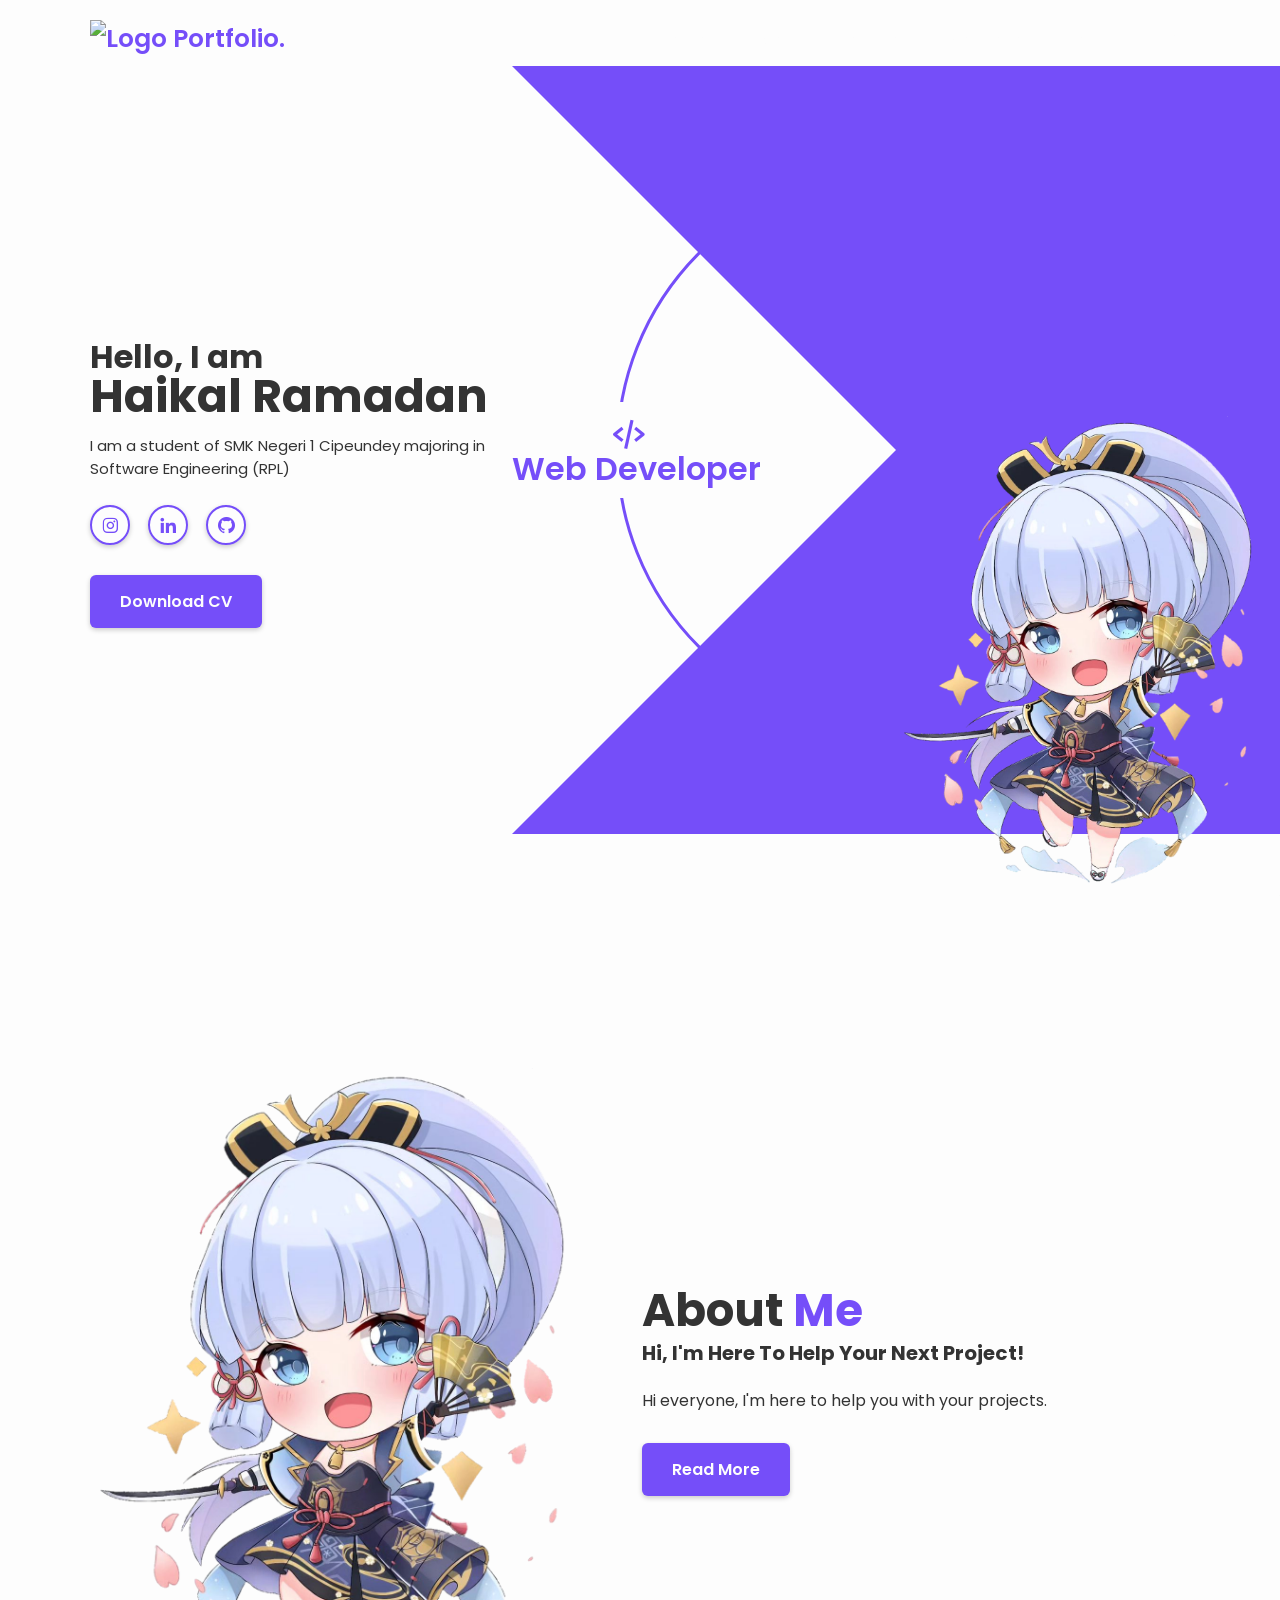
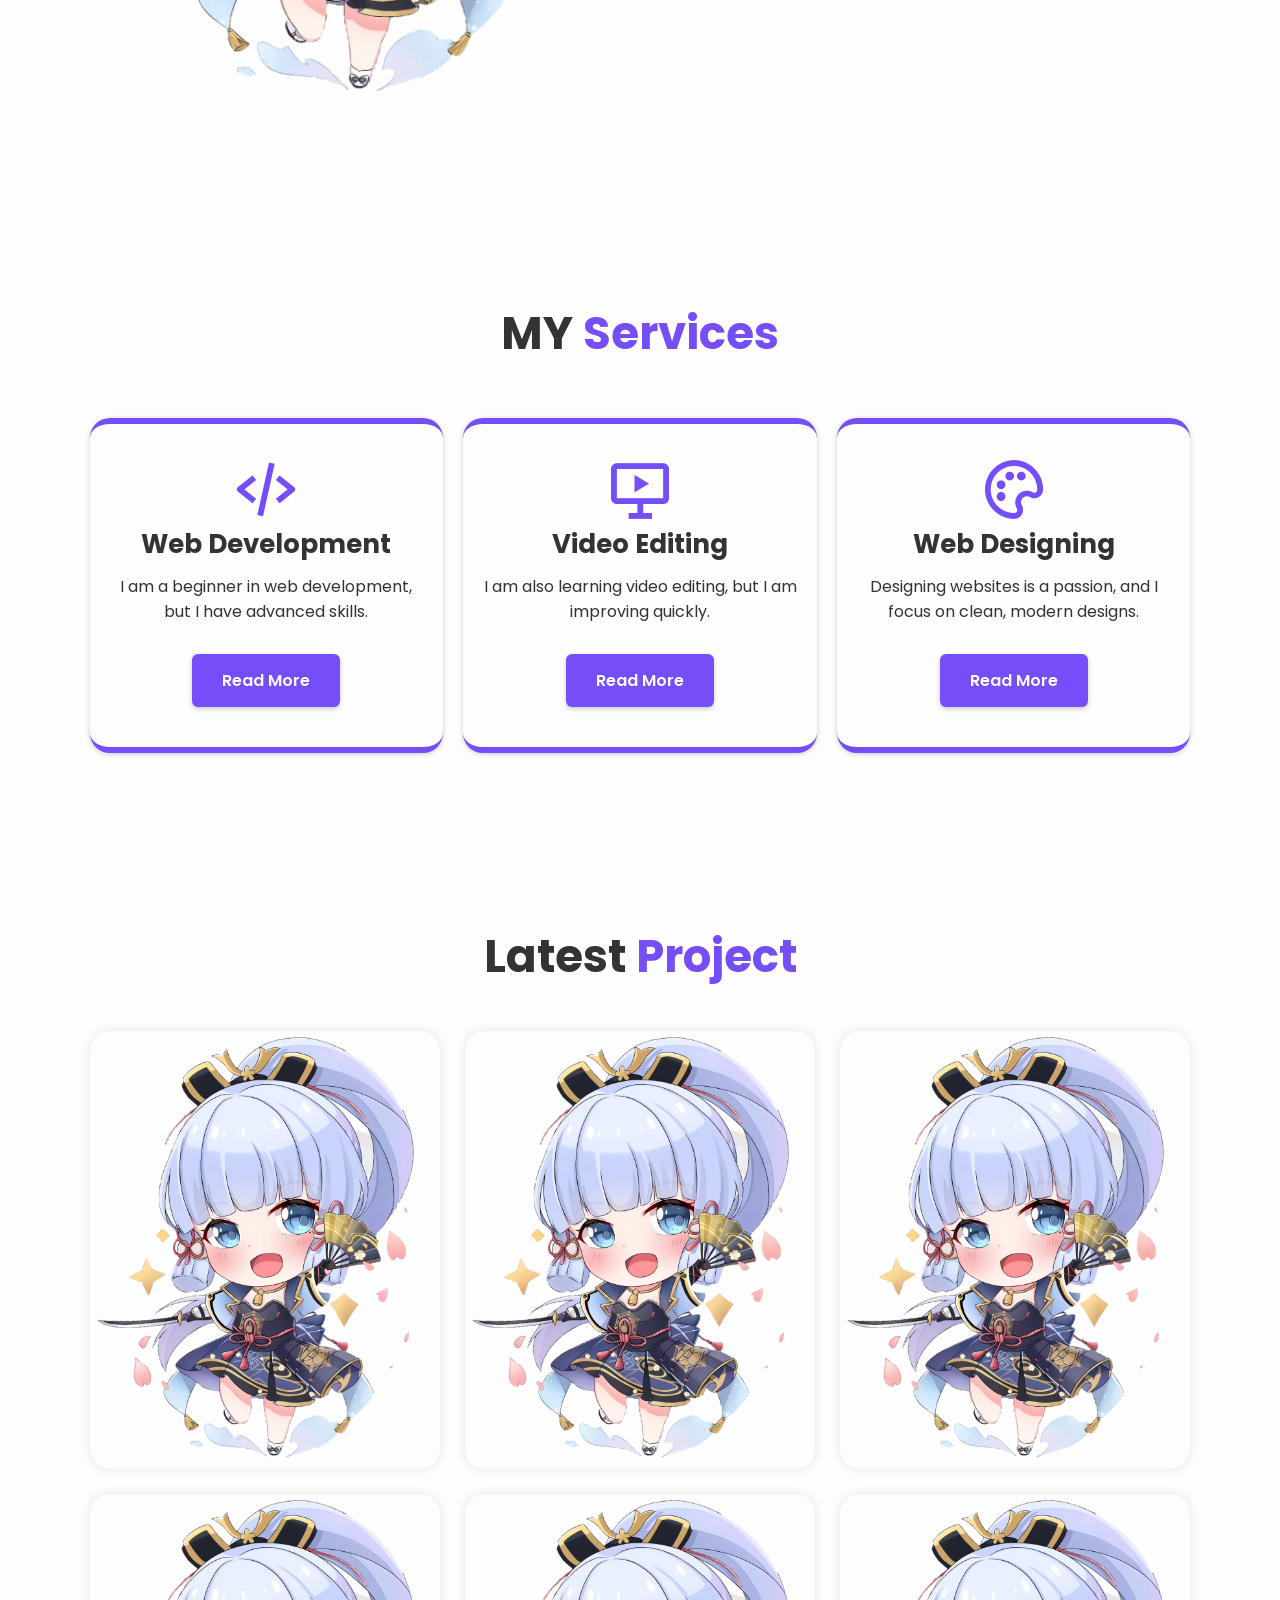
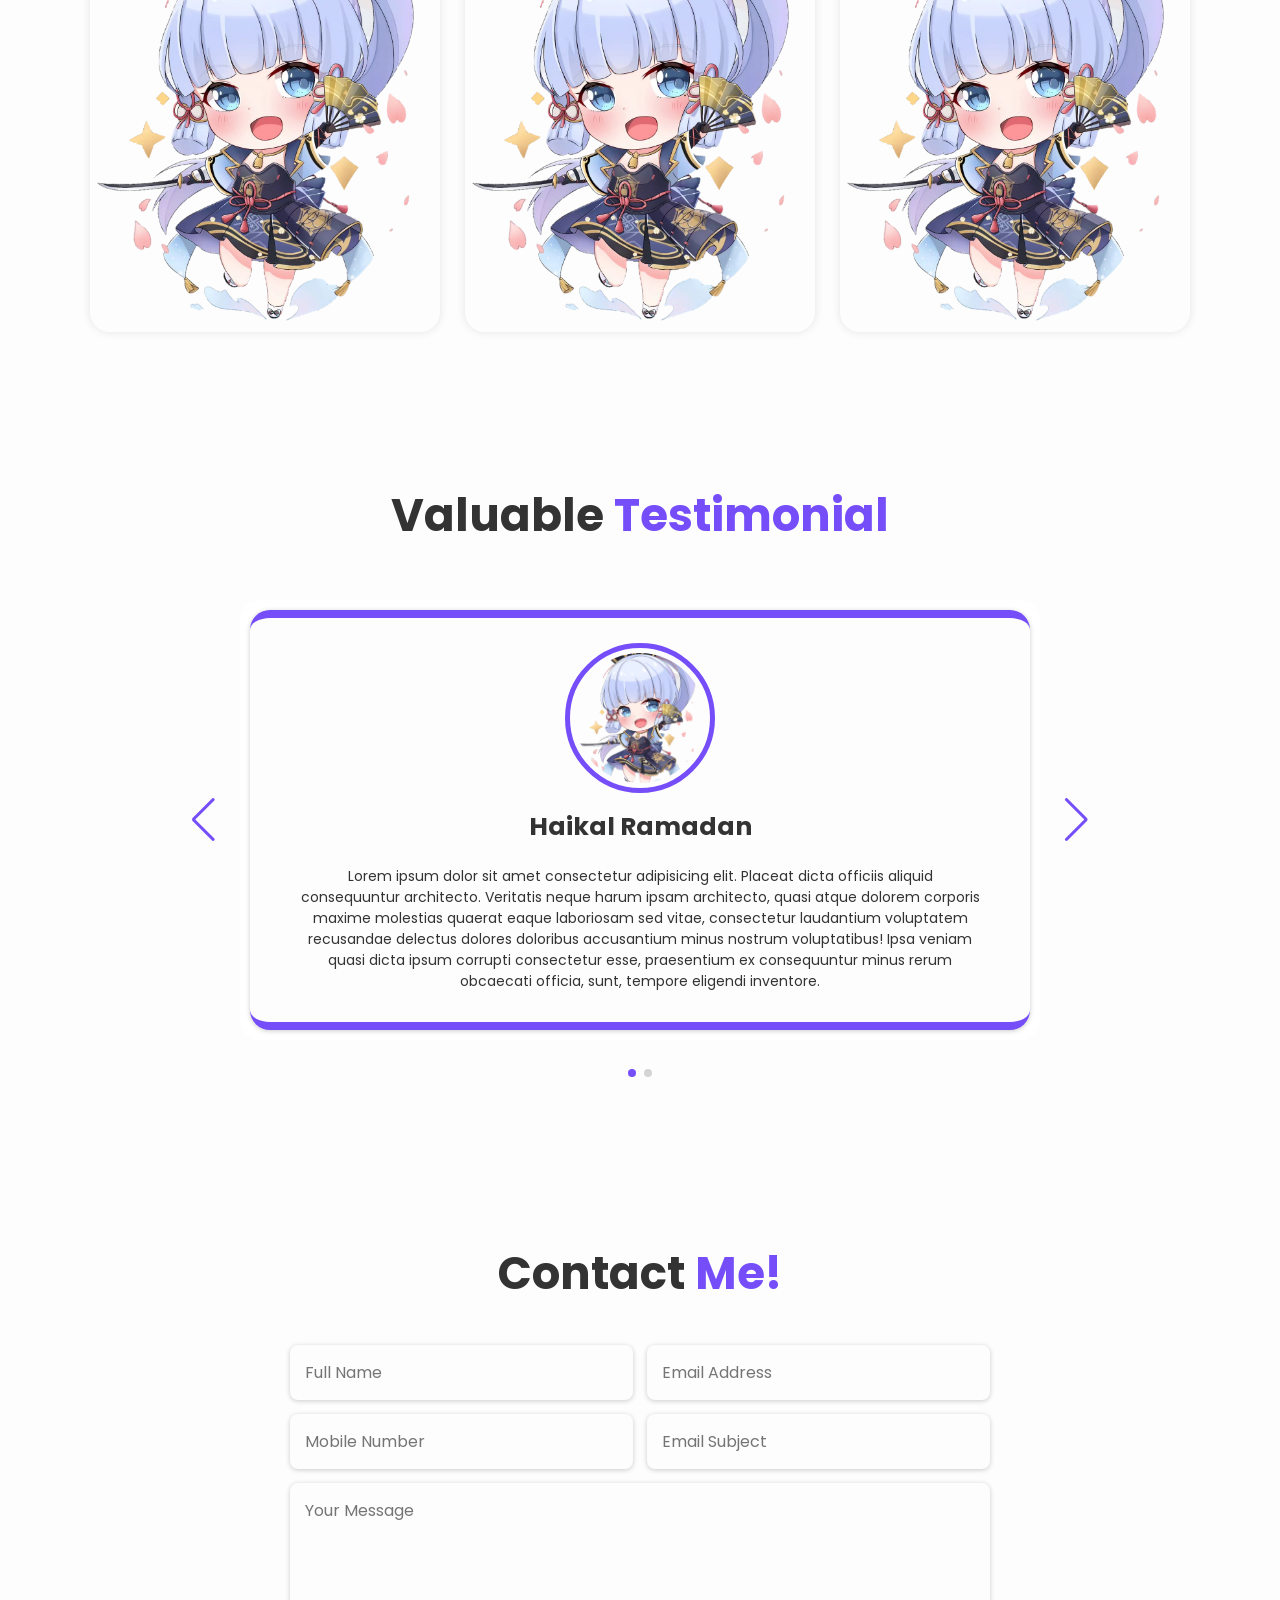
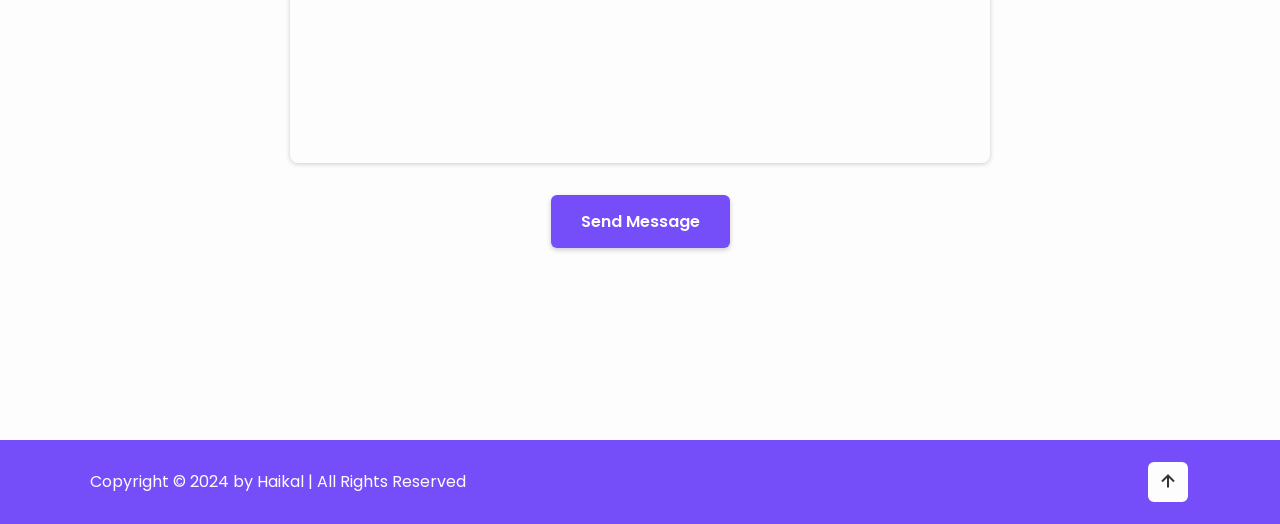
==== commit 1391e992: "BUG FIX MOBILE VIEW" ====
--- a/index.html
+++ b/index.html
@@ -35,7 +35,7 @@
         <div class="home-content">
             <h3>Hello, I am</h3>
             <h1>Haikal Ramadan</h1>
-            <p>I am a student of SMK Negeri 1 Cipeundey majoring in Software Engineering (RPL). Having expertise in creating 
+            <p>I am a student of SMK Negeri 1 Cipeundey majoring in Software Engineering (RPL)
             </p>
 
             <div class="sosial-media">
--- a/style.css
+++ b/style.css
@@ -708,7 +708,7 @@
     }
 
     .home-content h1 {
-        font-size: 5rem;
+        font-size: 4.1rem;
     }
 
     .home-content .sosial-media a {
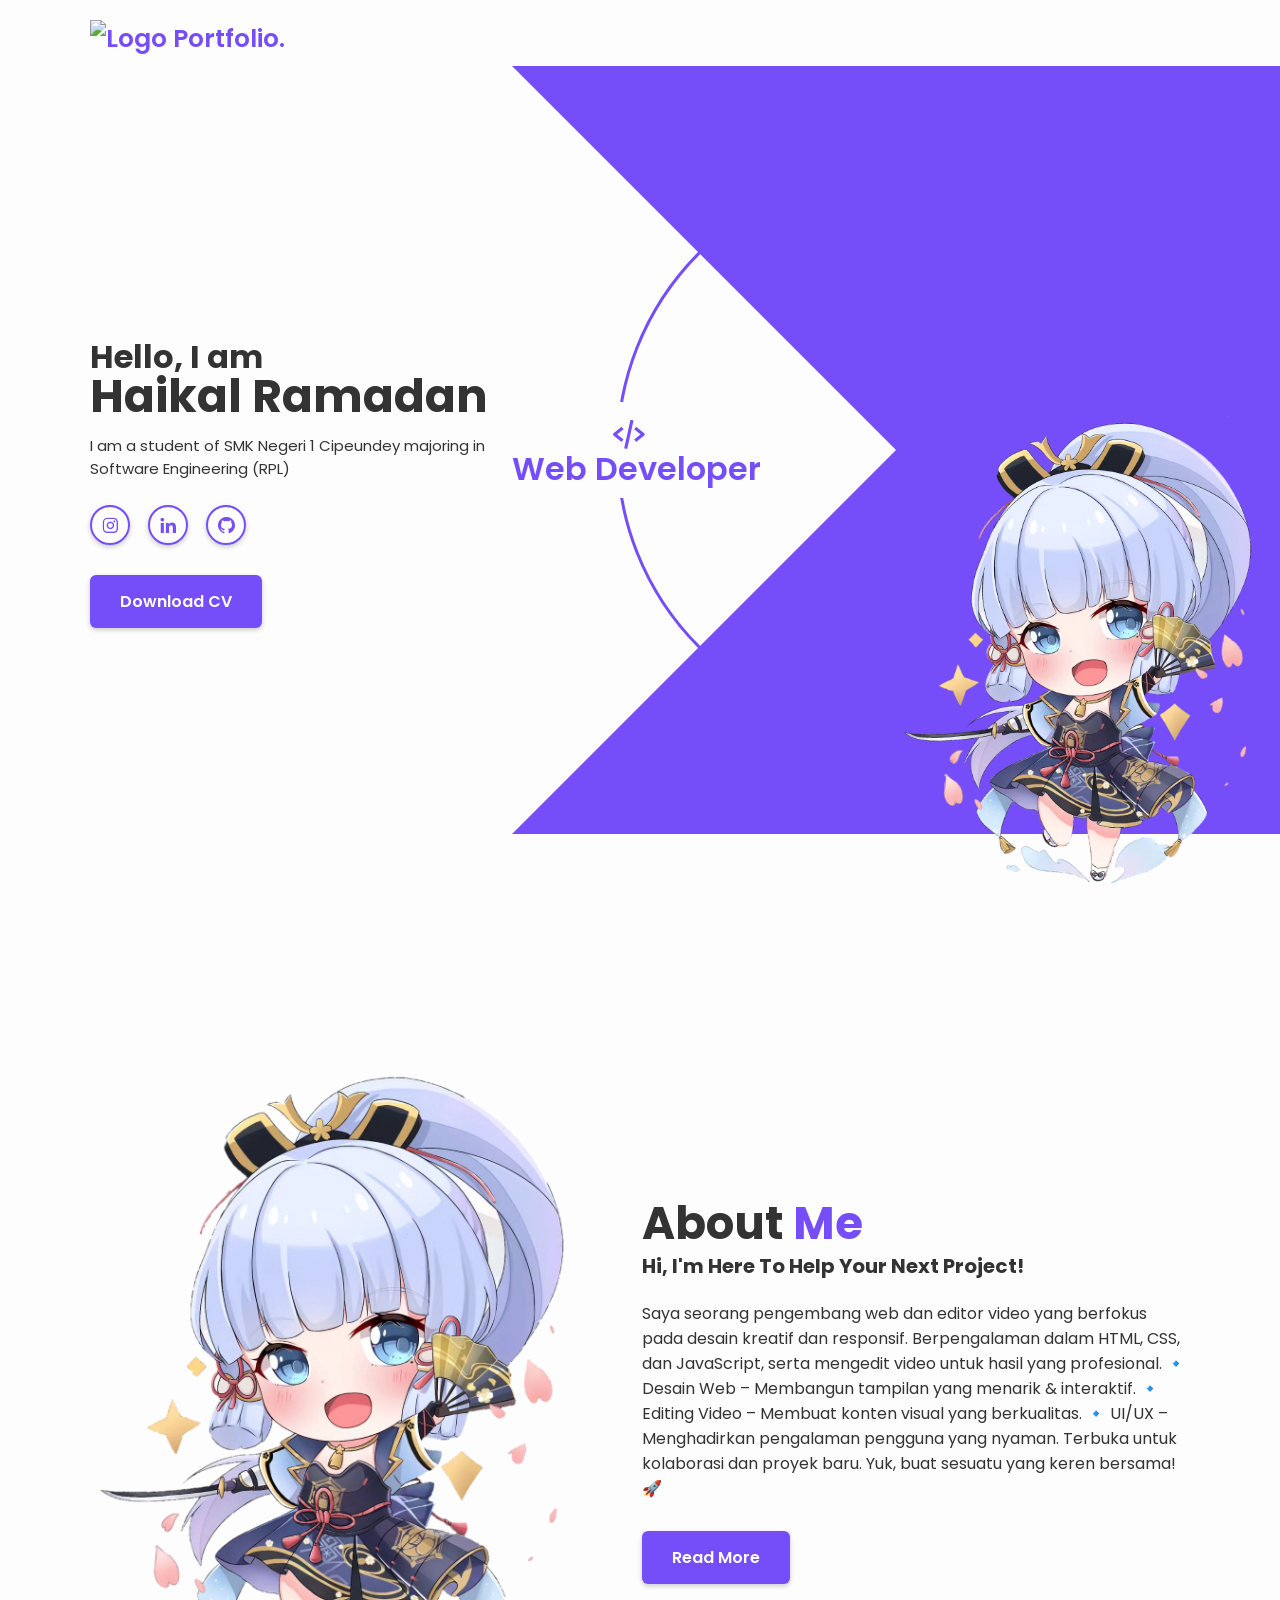
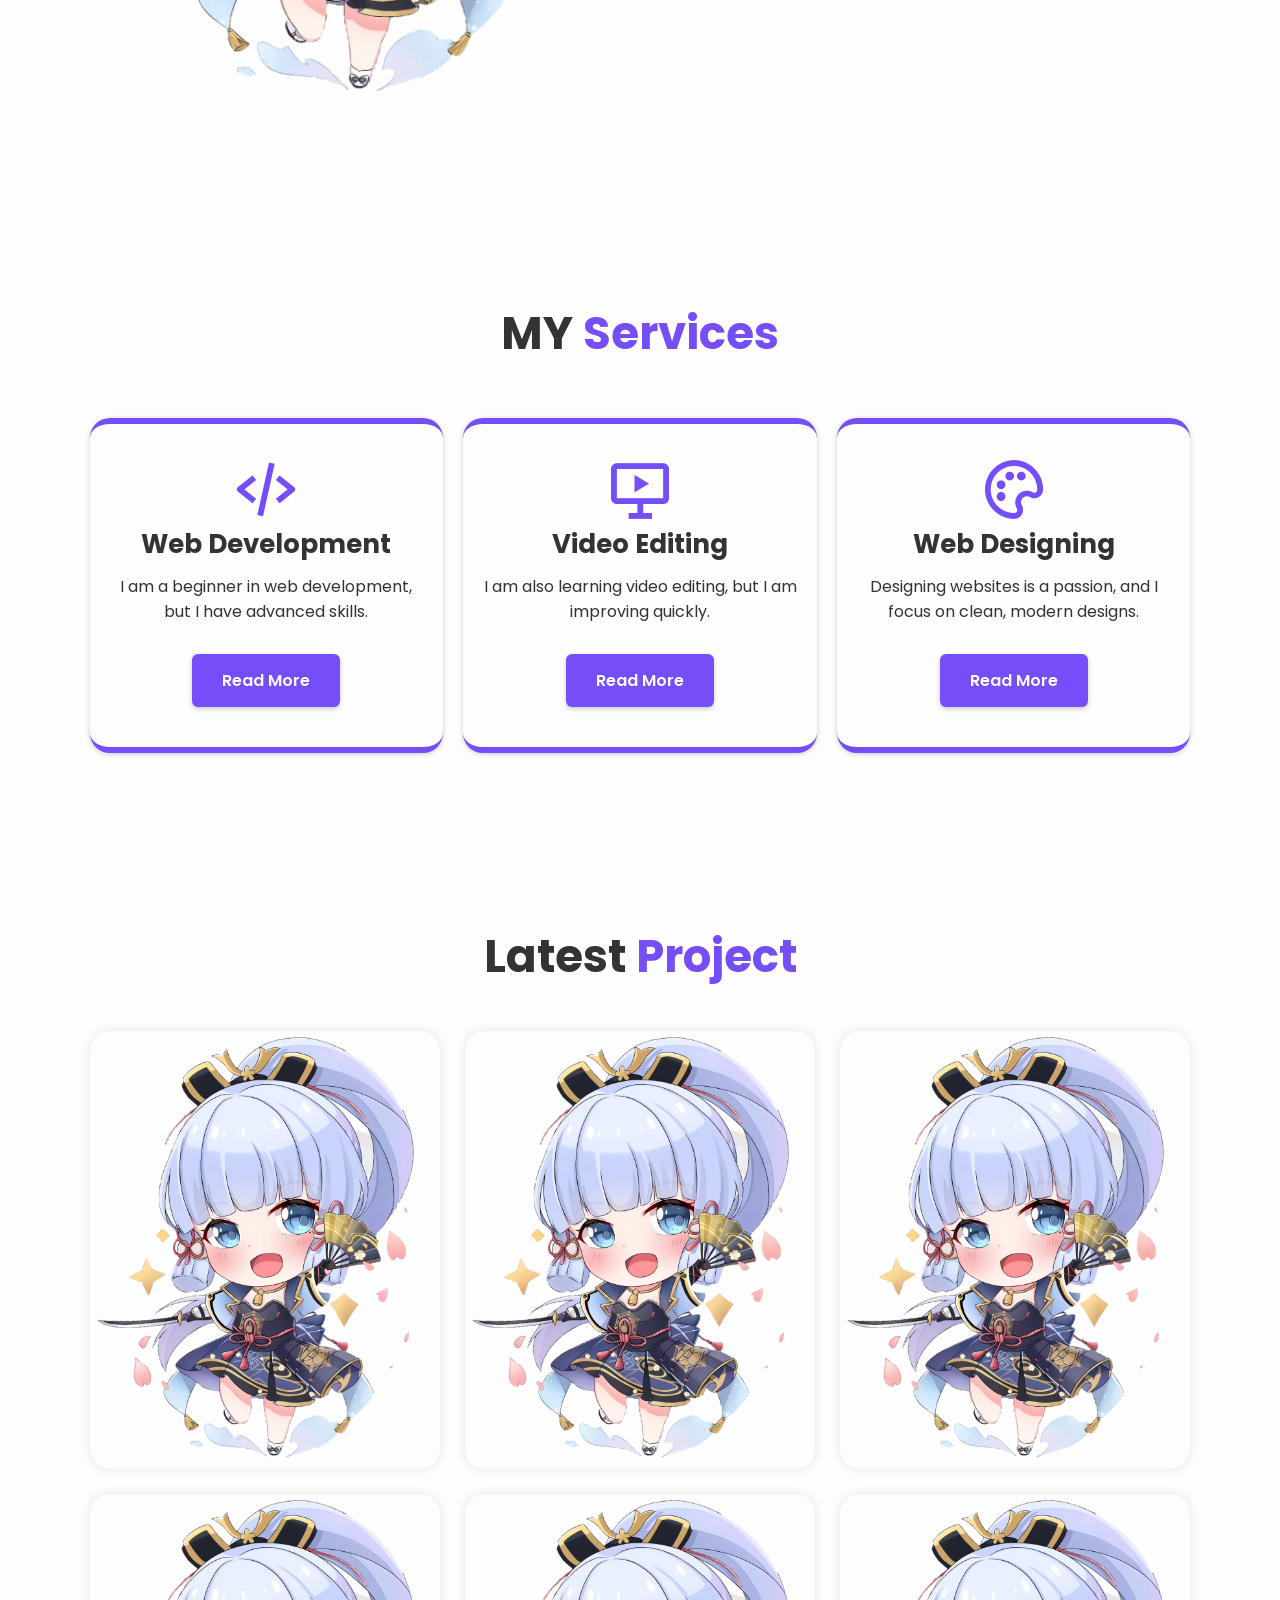
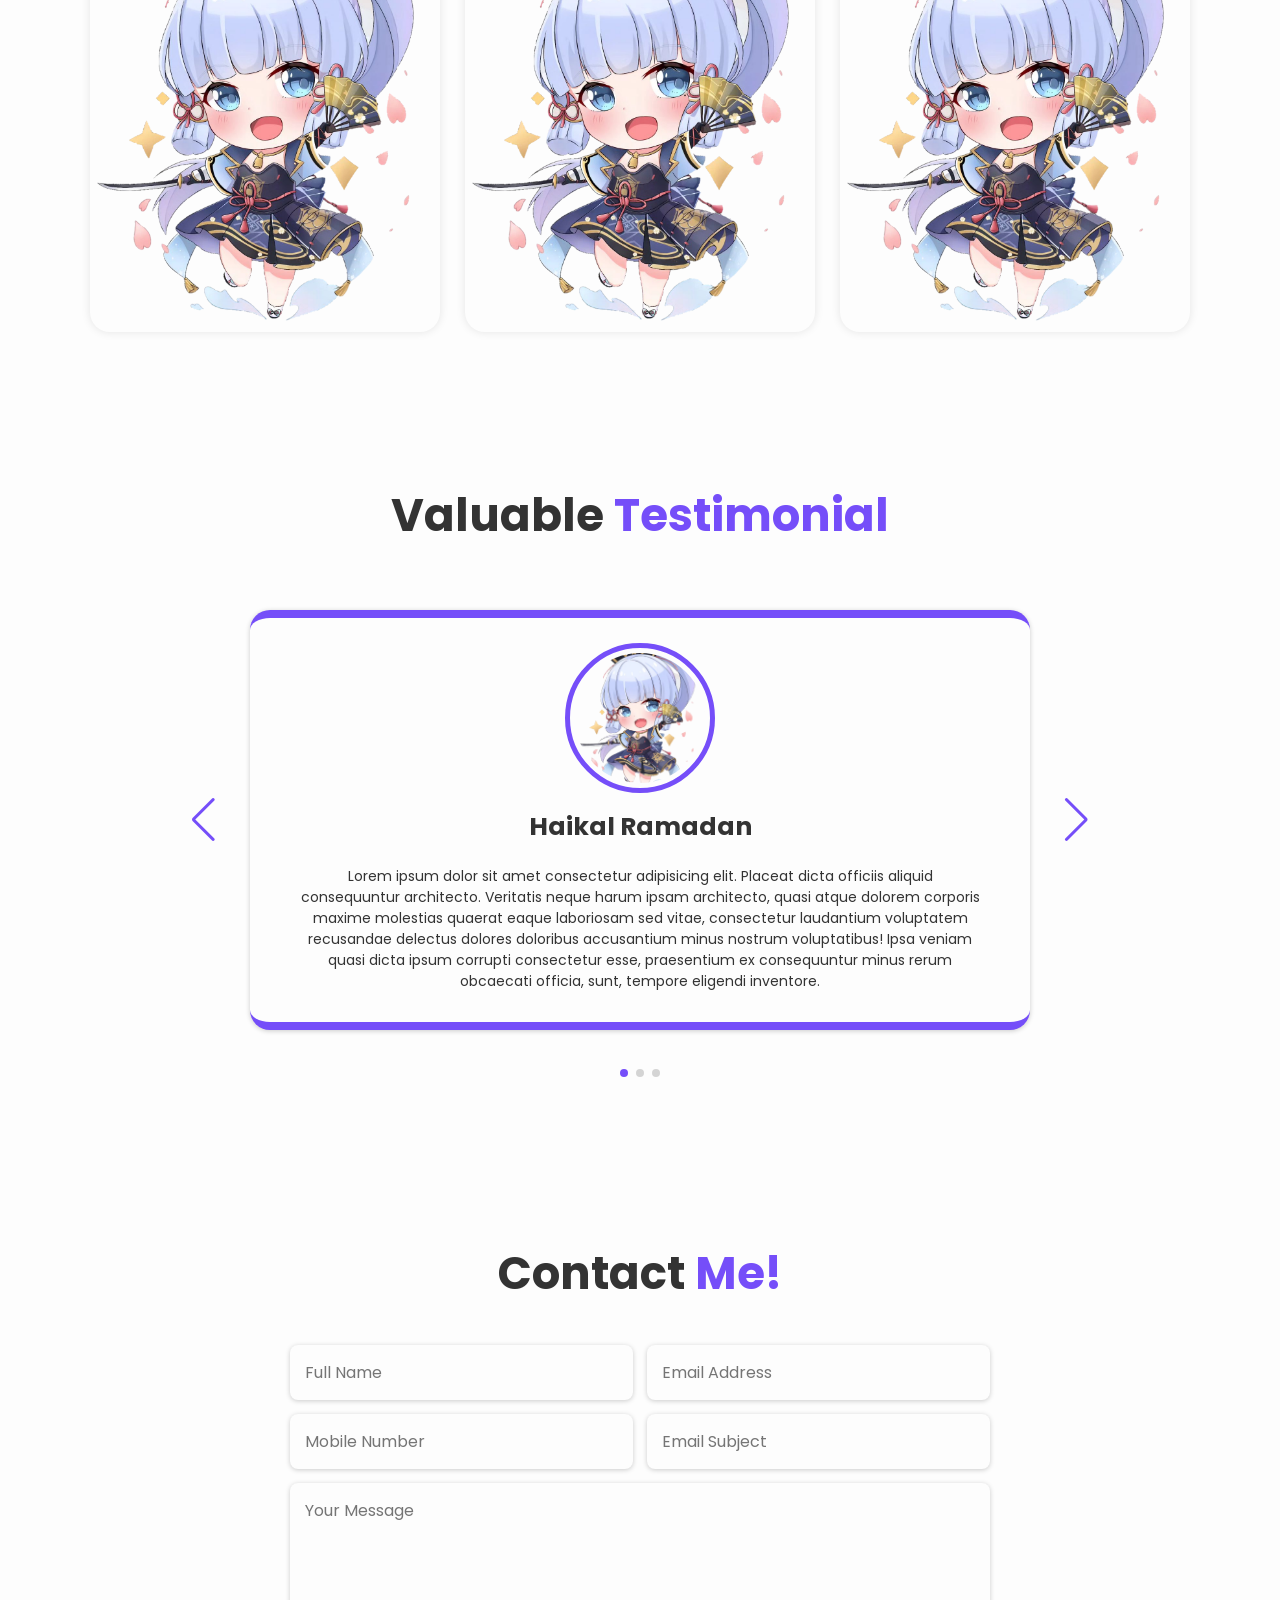
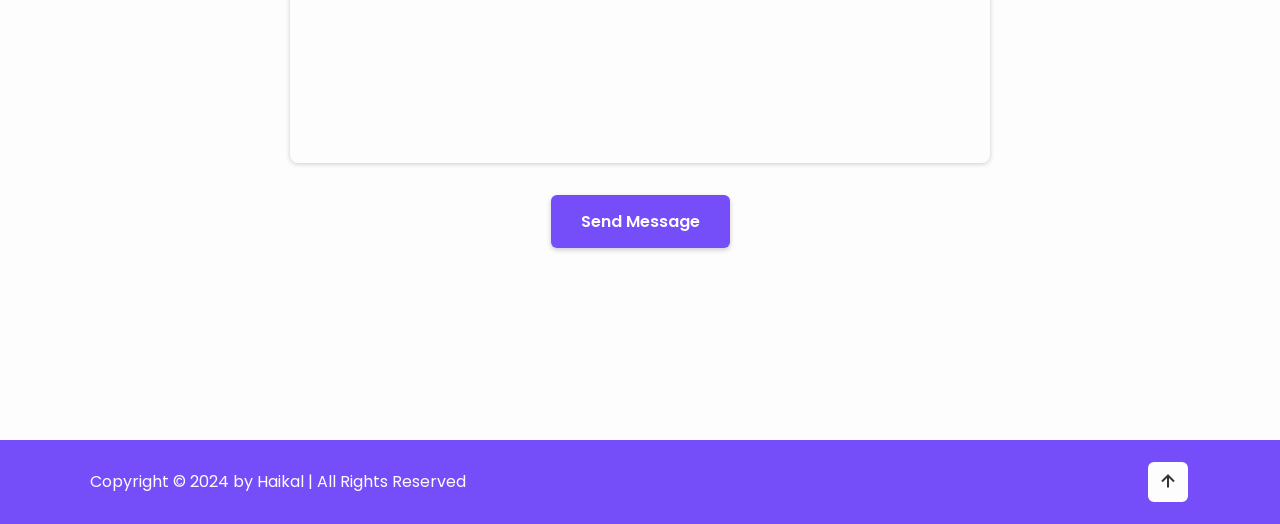
==== commit 126eebc4: "Add Dark mode and FIX BUG" ====
--- a/index.html
+++ b/index.html
@@ -89,7 +89,13 @@
         <div class="about-content">
             <h2 class="heading">About <span>Me</span></h2>
             <h3>Hi, I'm Here To Help Your Next Project!</h3>
-            <p>Hi everyone, I'm here to help you with your projects.</p>
+            <p>Saya seorang pengembang web dan editor video yang berfokus pada desain kreatif dan responsif. Berpengalaman dalam HTML, CSS, dan JavaScript, serta mengedit video untuk hasil yang profesional.
+
+                🔹 Desain Web – Membangun tampilan yang menarik & interaktif.
+                🔹 Editing Video – Membuat konten visual yang berkualitas.
+                🔹 UI/UX – Menghadirkan pengalaman pengguna yang nyaman.
+                
+                Terbuka untuk kolaborasi dan proyek baru. Yuk, buat sesuatu yang keren bersama! 🚀</p>
             <a href="#" class="btn">Read More</a>
         </div>
     </section>
@@ -202,6 +208,11 @@
                         <h3>Nebulabluee</h3>
                         <p>Lorem ipsum dolor sit amet consectetur adipisicing elit. Placeat dicta officiis aliquid consequuntur architecto. Veritatis neque harum ipsam architecto, quasi atque dolorem corporis maxime molestias quaerat eaque laboriosam sed vitae, consectetur laudantium voluptatem recusandae delectus dolores doloribus accusantium minus nostrum voluptatibus! Ipsa veniam quasi dicta ipsum corrupti consectetur esse, praesentium ex consequuntur minus rerum obcaecati officia, sunt, tempore eligendi inventore.</p>
                     </div>
+                    <div class="testimonial-slide swiper-slide">
+                        <img src="/img/img.png" alt="">
+                        <h3>Nebulabluee</h3>
+                        <p>Lorem ipsum dolor sit amet consectetur adipisicing elit. Placeat dicta officiis aliquid consequuntur architecto. Veritatis neque harum ipsam architecto, quasi atque dolorem corporis maxime molestias quaerat eaque laboriosam sed vitae, consectetur laudantium voluptatem recusandae delectus dolores doloribus accusantium minus nostrum voluptatibus! Ipsa veniam quasi dicta ipsum corrupti consectetur esse, praesentium ex consequuntur minus rerum obcaecati officia, sunt, tempore eligendi inventore.</p>
+                    </div>
                 </div>
                 <div class="swiper-button-next"></div>
                 <div class="swiper-button-prev"></div>
@@ -237,6 +248,10 @@
         </div>
     </footer>
 
+
+    <!-- scroll reveal -->
+       <script src="https://unpkg.com/scrollreveal"></script>
+
     <script src="https://cdn.jsdelivr.net/npm/swiper@11/swiper-bundle.min.js"></script>
     
     <script src="script.js"></script>
--- a/style.css
+++ b/style.css
@@ -17,6 +17,13 @@
     --main-color: #754ef9;
     --white-color: #fdfdfd;
     --shadow-color: rgba(0, 0, 0, .2);
+}
+
+.dark-mode {
+    --bg-color: #0b061f;
+    --text-color: #fdfdfd;
+    --main-color: #4b3398;
+    --shadow-color: rgba(0, 0, 0, .7);
 }
 
 html {
@@ -201,6 +208,25 @@
     display: flex;
     justify-content: center;
     align-items: center;
+    animation: professionRotate 13s ease-out infinite;
+}
+
+@keyframes professionRotate {
+    0%,20%  {
+        transform: rotate(0deg);
+    }
+    25%,45%  {
+        transform: rotate(-90deg);
+    }
+    50%,70%  {
+        transform: rotate(-180deg);
+    }
+    75%,95%  {
+        transform: rotate(-270deg);
+    }
+    100%  {
+        transform: rotate(-360deg);
+    }
 }
 
 .home .profession-box .profession {
@@ -444,7 +470,7 @@
 }
 
 .testimonial-wrapper .testimonial-box {
-    background: rgb(255, 255, 255);
+    background: rgba(255, 255, 255, 0.007);
     padding: 1rem;
     border-radius: 2rem;
     overflow: hidden;
@@ -618,6 +644,17 @@
 }
 
 @media (max-width: 991px) {
+
+    .navbar a:nth-child(1),
+    .navbar a:nth-child(2) {
+        color: var(--main-color);
+    }
+
+    .navbar a.active::before {
+        background: var(--main-color);
+        opacity: .7;
+    }
+
     .home .home-content {
         max-width: 50rem;
     }
@@ -843,4 +880,23 @@
         transform: rotate(180deg) translate(-210px, -335px);
     }
 
+    .contact form .input-box input {
+        width: 100%;
+    }
+
+}
+
+@media (max-width: 365px) {
+    .about-img img {
+        width: 90vw;
+    }
+
+    .footer{
+        flex-direction: column-reverse;
+    }
+
+    .foote p {
+        text-align: center;
+        margin-top: 2rem;
+    }
 }
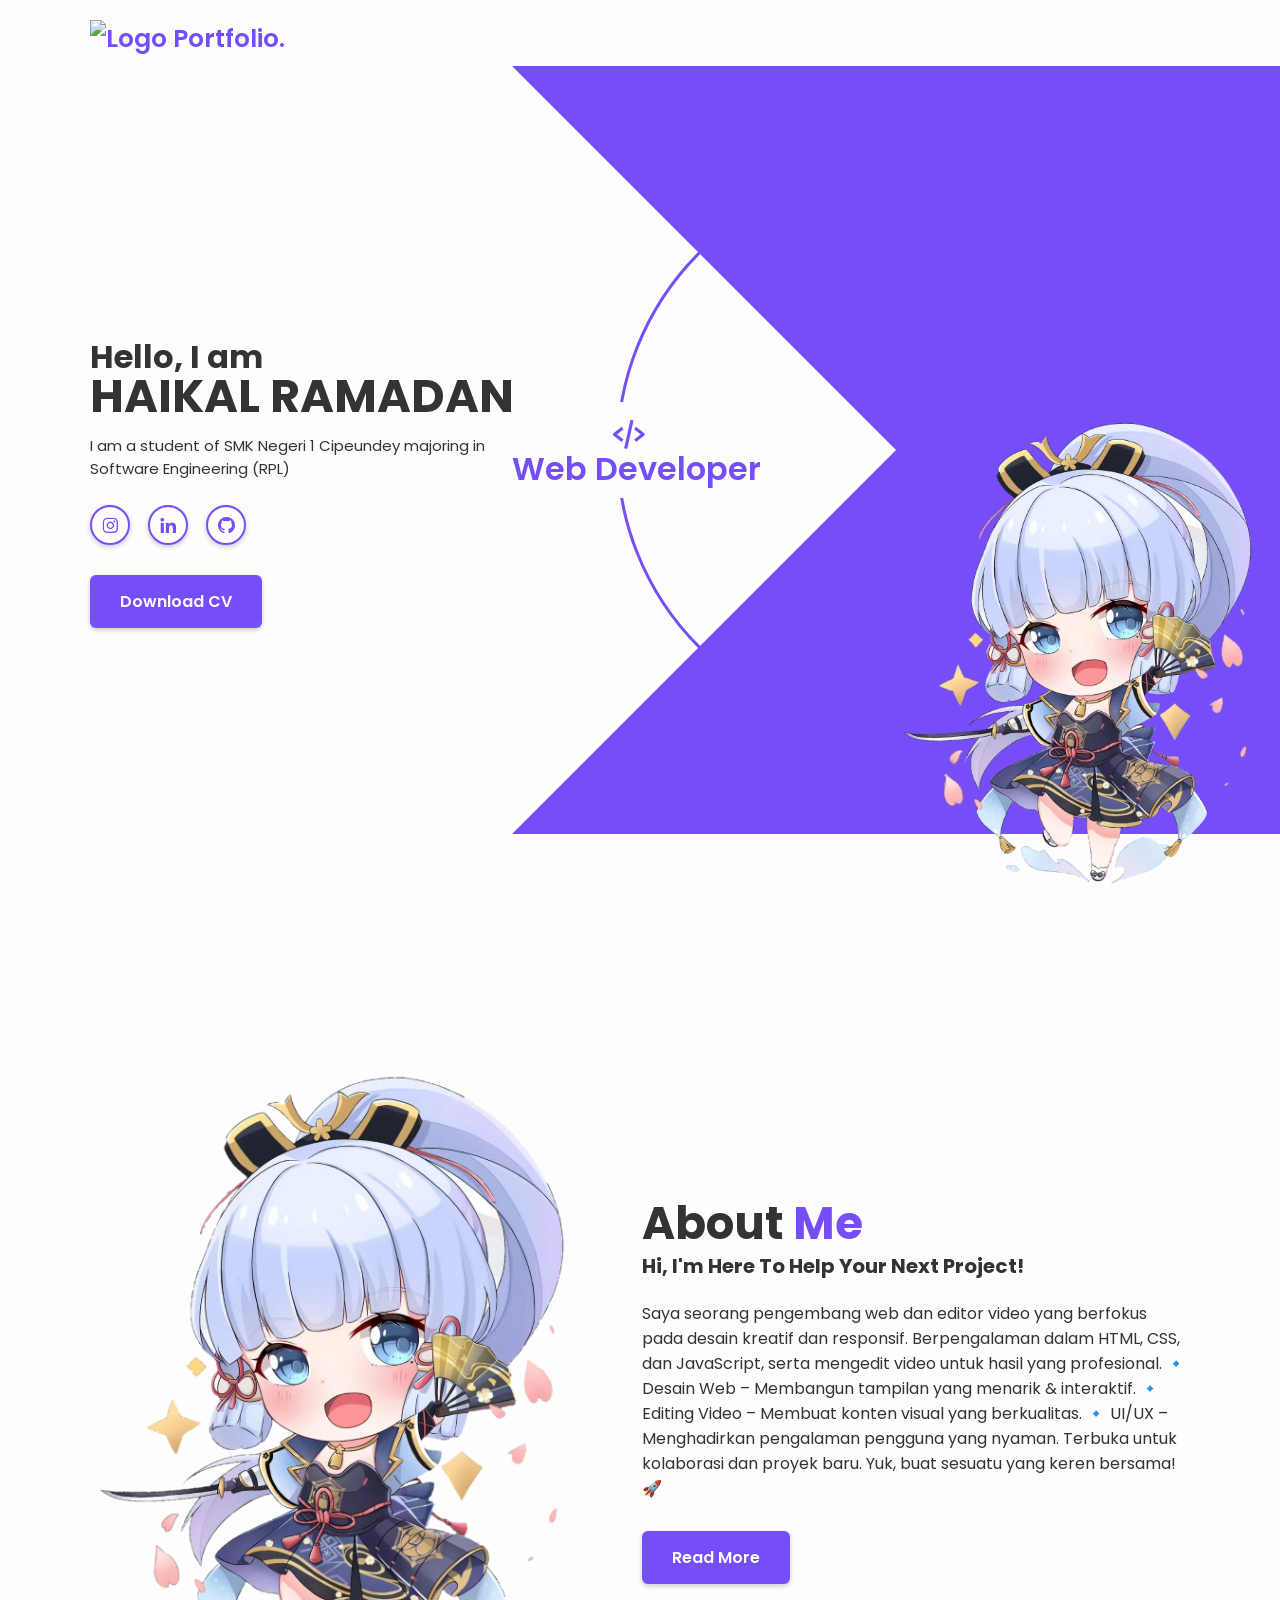
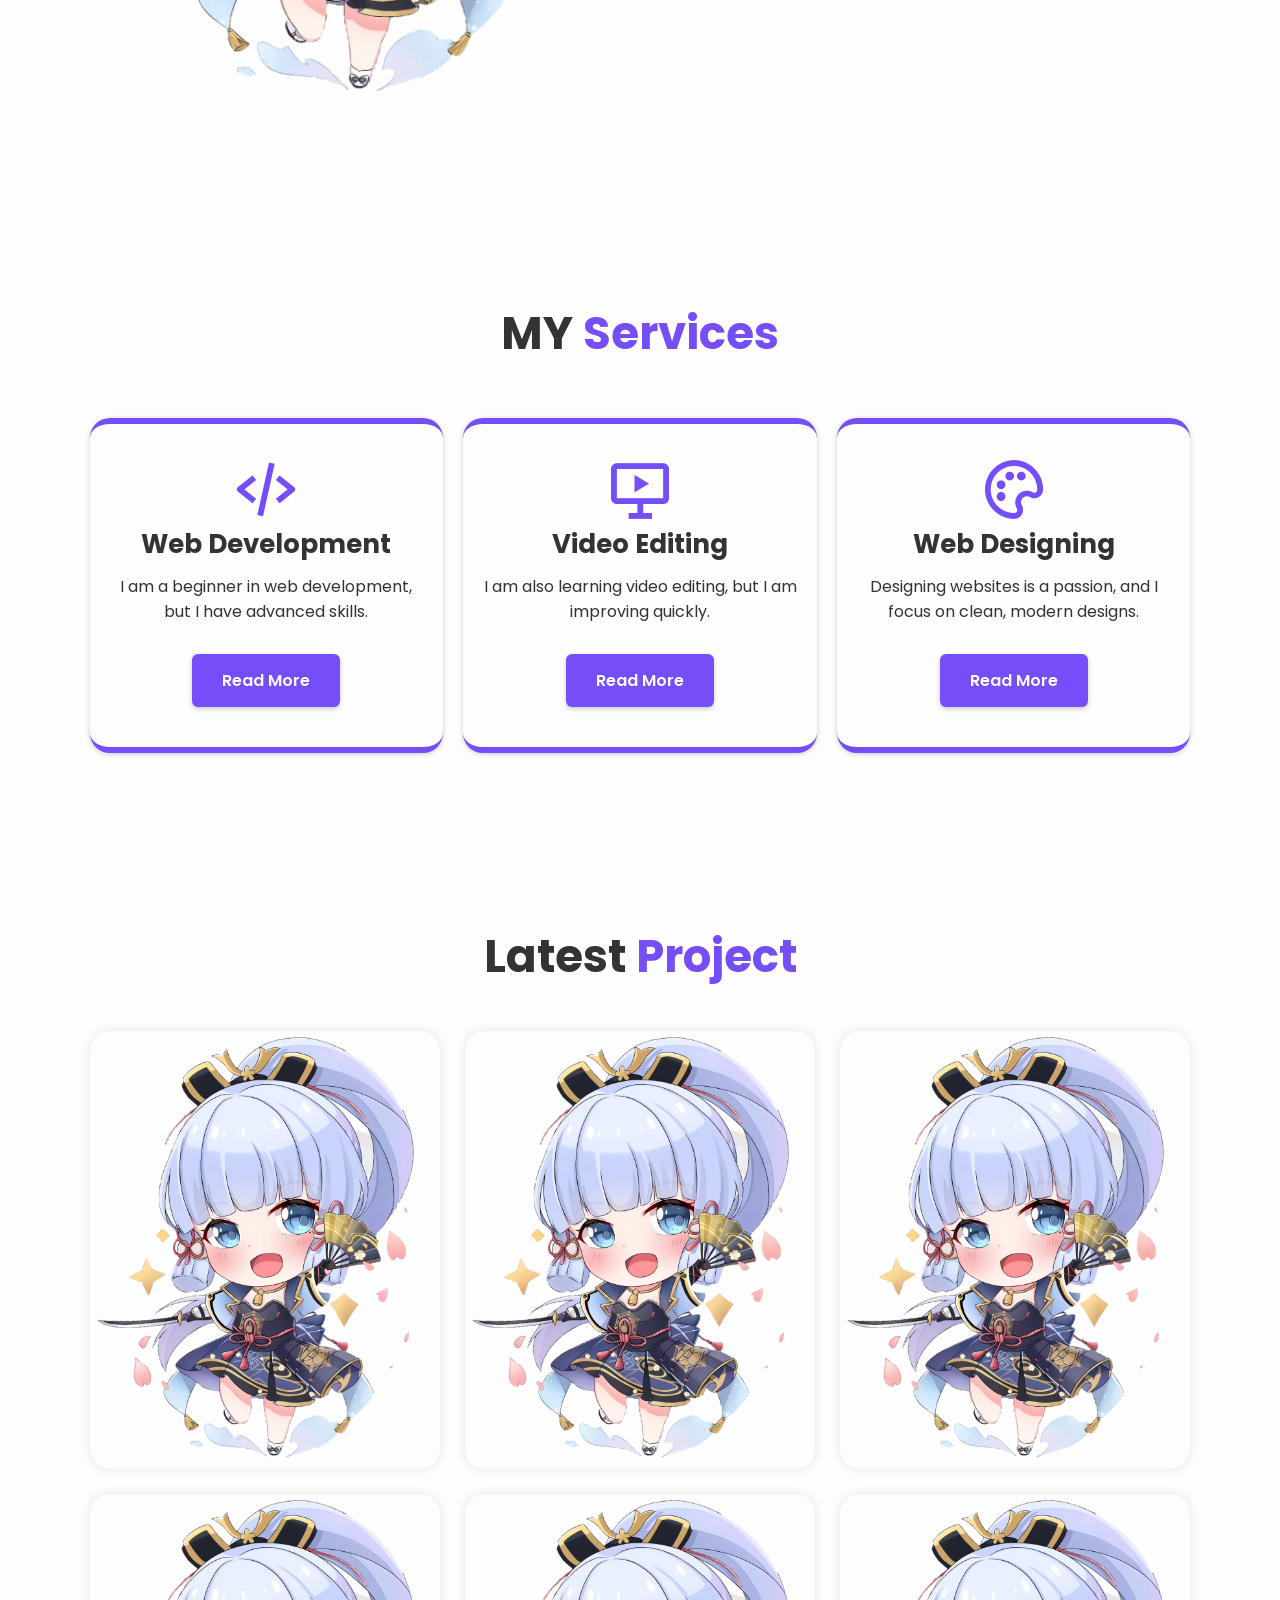
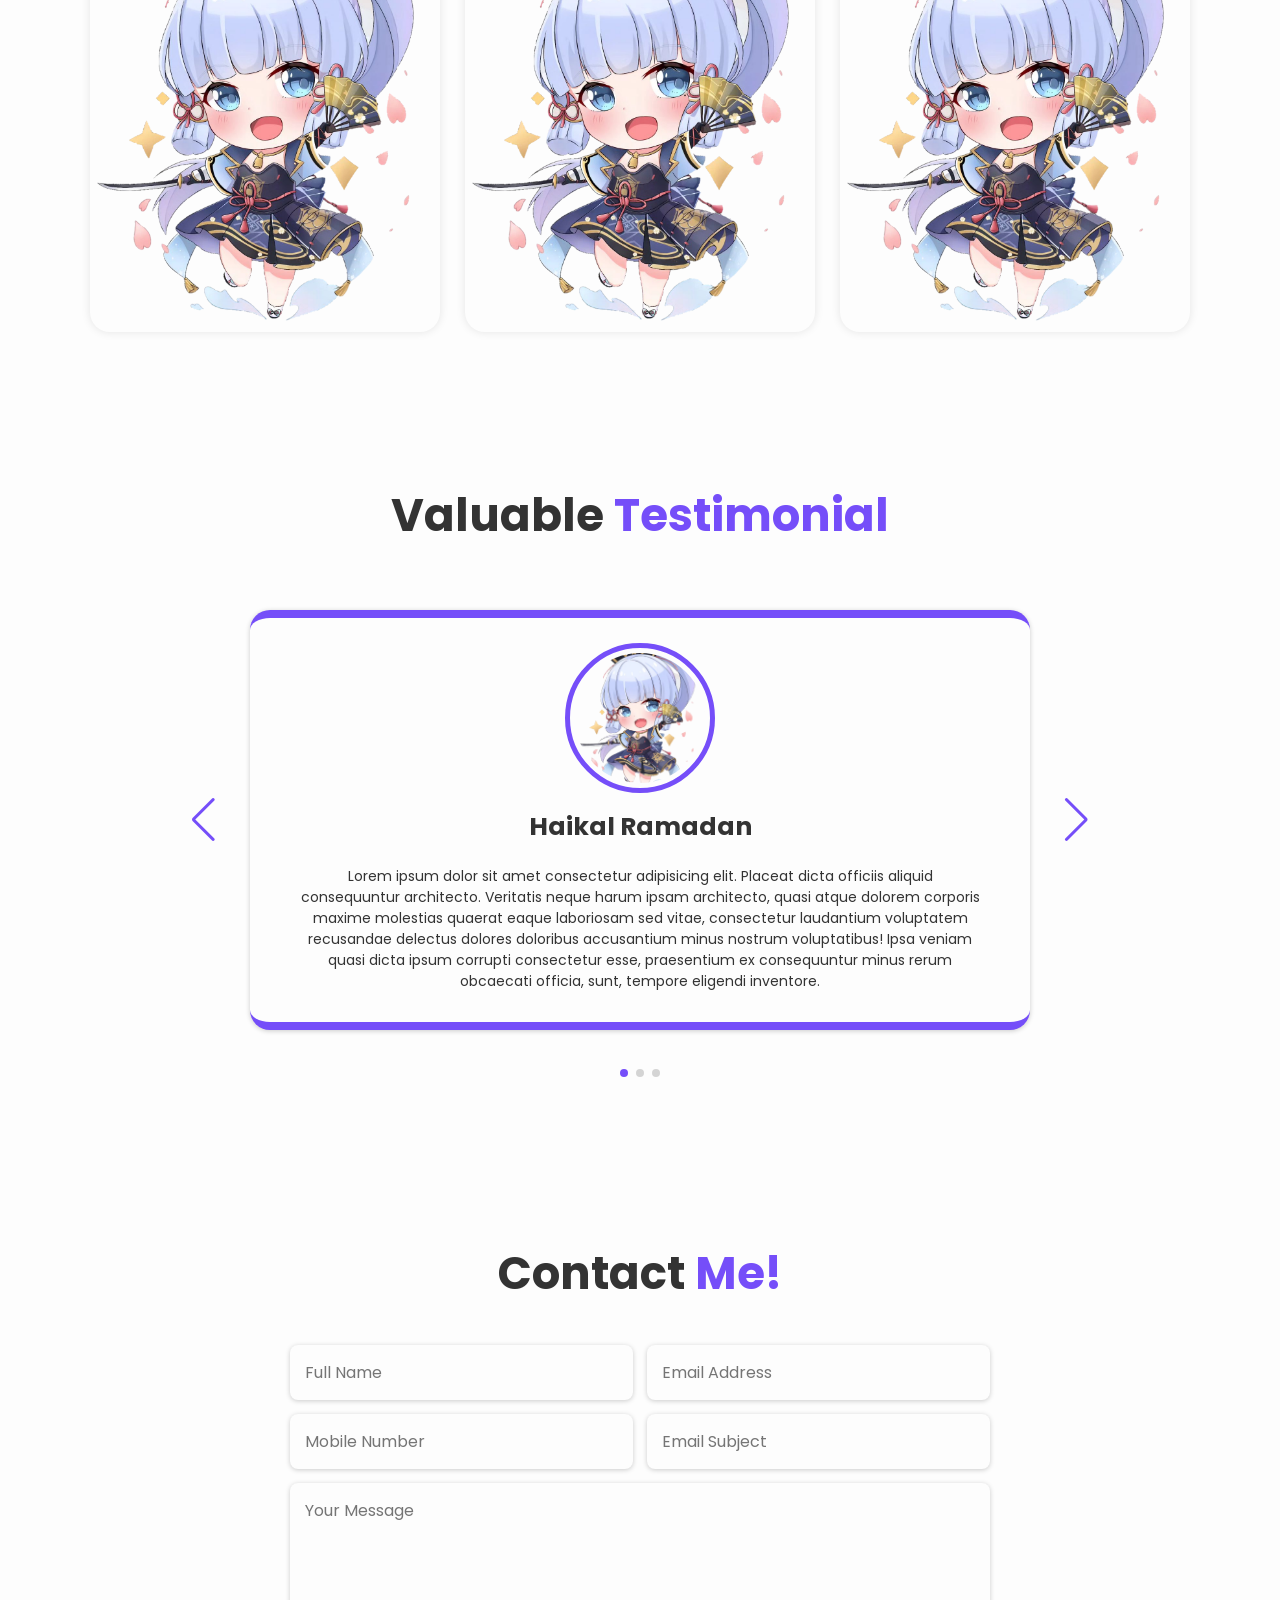
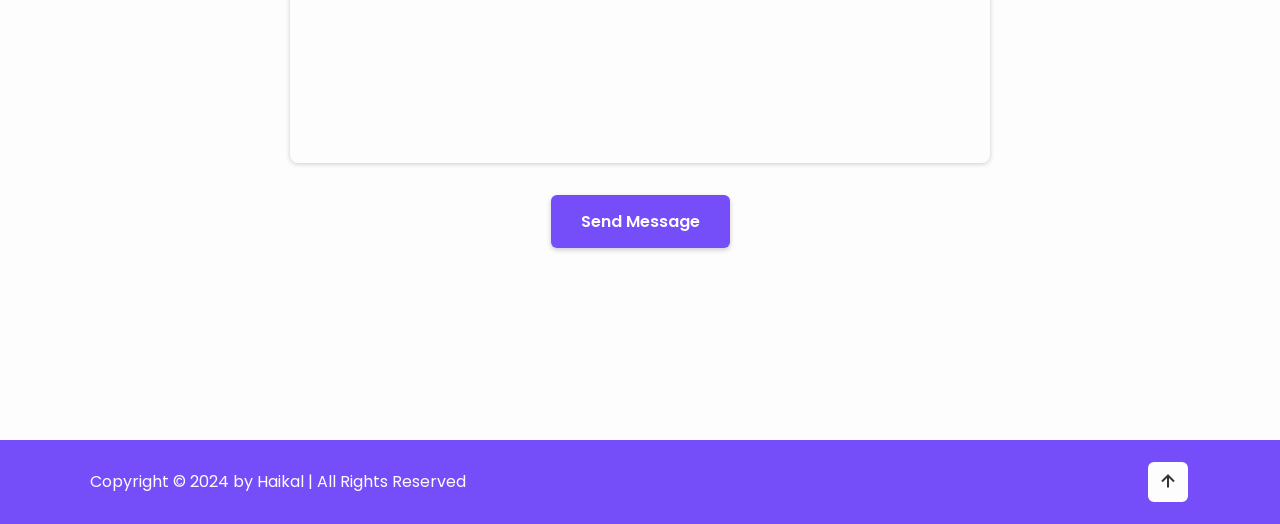
==== commit 8cdbe65c: "Responsive Fix" ====
--- a/index.html
+++ b/index.html
@@ -8,7 +8,7 @@
     <link href='https://unpkg.com/boxicons@2.1.4/css/boxicons.min.css' rel='stylesheet'>
     <link rel="icon" type="image/png" href="/img/icone.png">
     <link rel="stylesheet" href="style.css">
-    <title>Portfolio</title>
+    <title>Coding with Haikal | Portfolio</title>
     <link rel="stylesheet"href="https://cdn.jsdelivr.net/npm/swiper@11/swiper-bundle.min.css"/> 
 </head>
 
@@ -34,7 +34,7 @@
     <section class="home" id="home">
         <div class="home-content">
             <h3>Hello, I am</h3>
-            <h1>Haikal Ramadan</h1>
+            <h1>HAIKAL RAMADAN</h1>
             <p>I am a student of SMK Negeri 1 Cipeundey majoring in Software Engineering (RPL)
             </p>
 
--- a/style.css
+++ b/style.css
@@ -21,7 +21,7 @@
 
 .dark-mode {
     --bg-color: #0b061f;
-    --text-color: #fdfdfd;
+    --text-color: #605b5b;
     --main-color: #4b3398;
     --shadow-color: rgba(0, 0, 0, .7);
 }
